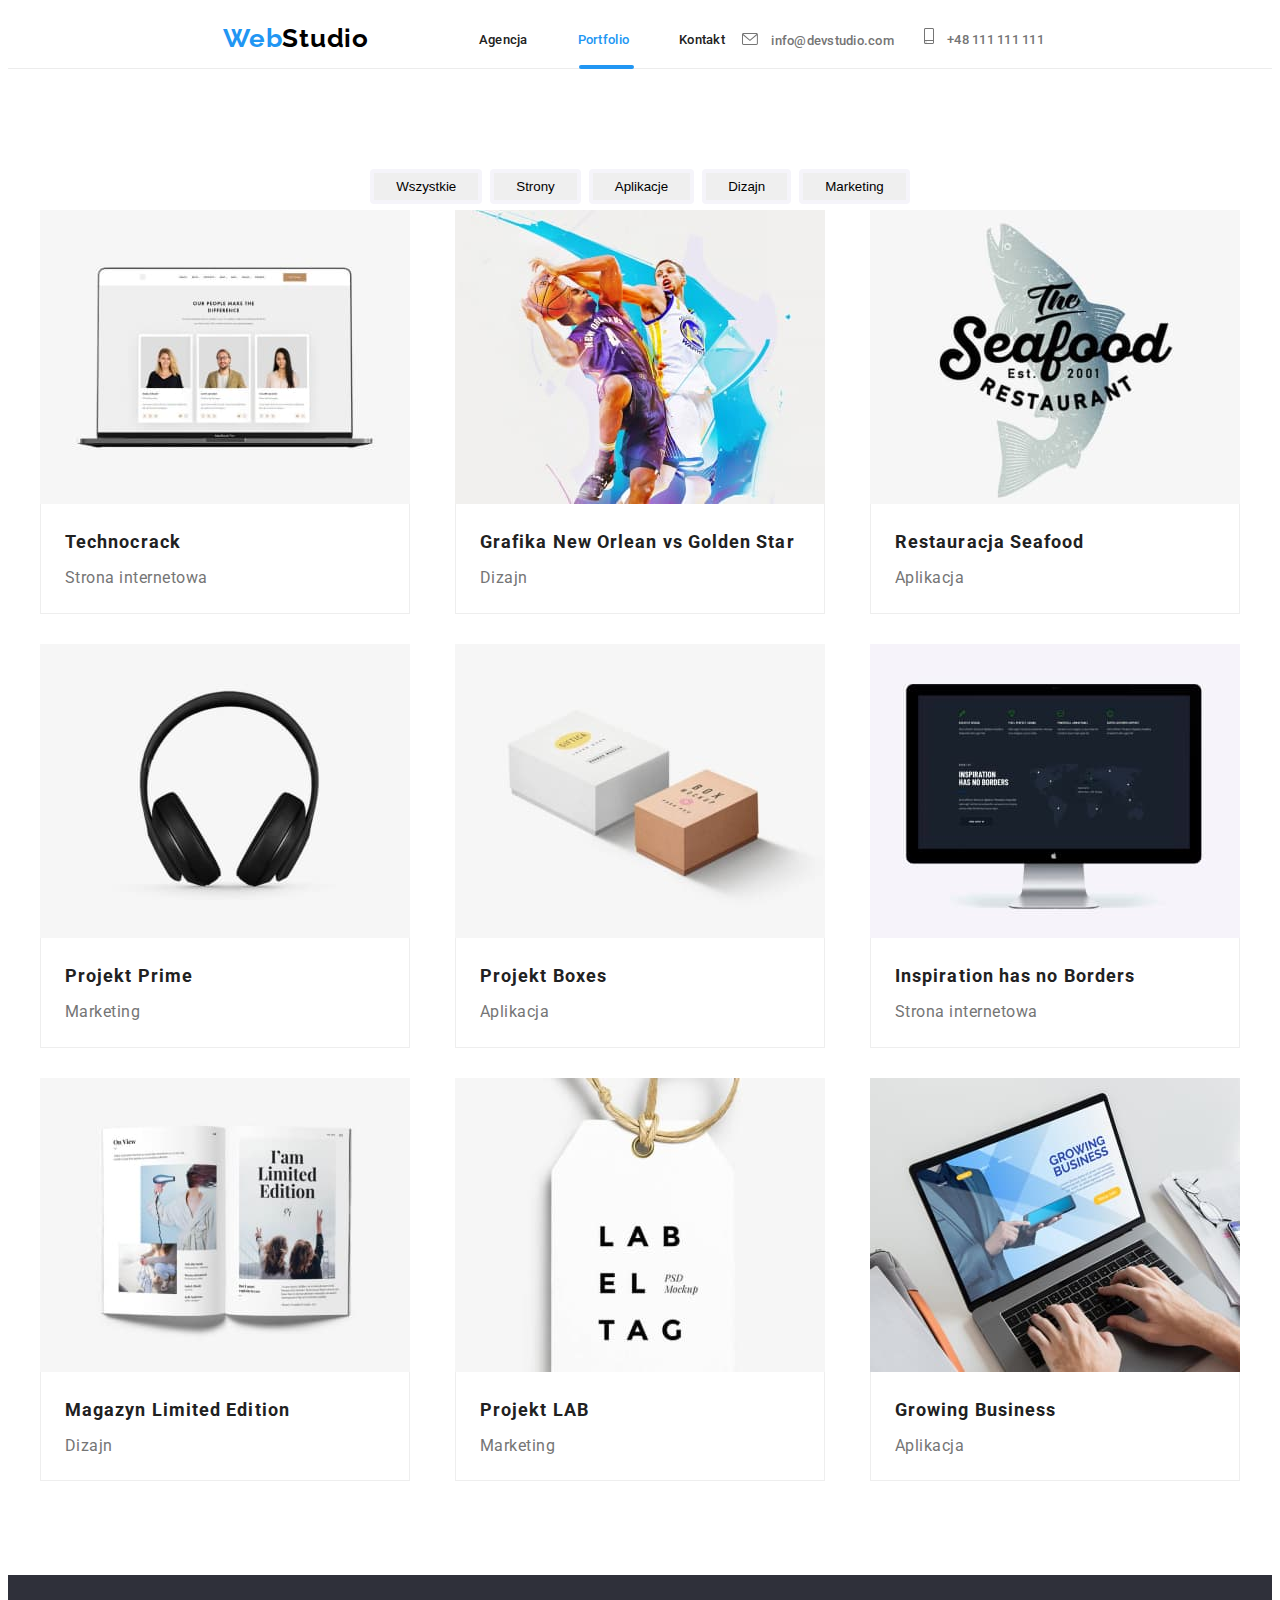
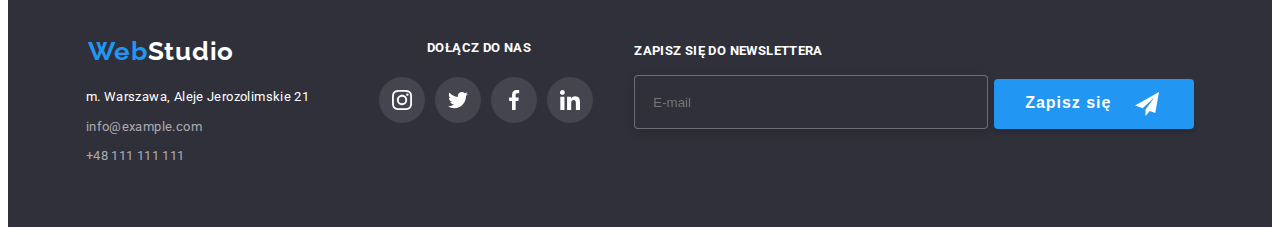
==== portfolio.html @ bd66edd8 "hw-8" ====
<!DOCTYPE html>
<html lang="pl">
  <head>
    <meta charset="UTF-8" />
    <meta name="viewport" content="width=device-width, initial-scale=1.0" />
    <title>WebStudio</title>
    <link rel="preconnect" href="https://fonts.googleapis.com" />
    <link rel="preconnect" href="https://fonts.gstatic.com" crossorigin />
    <link
      href="https://fonts.googleapis.com/css2?family=Raleway:wght@700&family=Roboto:wght@400;500;700;900&display=swap"
      rel="stylesheet"
    />
    <link
      rel="stylesheet"
      href="https://cdnjs.cloudflare.com/ajax/libs/modern-normalize/1.1.0/modern-normalize.min.css"
      integrity="sha512-wpPYUAdjBVSE4KJnH1VR1HeZfpl1ub8YT/NKx4PuQ5NmX2tKuGu6U/JRp5y+Y8XG2tV+wKQpNHVUX03MfMFn9Q=="
      crossorigin="anonymous"
      referrerpolicy="no-referrer"
    />
    <link rel="stylesheet" href="./css/main.min.css" />
  </head>
  <body>
    <div class="header-border">
      <header class="header">
        <a class="logo logo--top" href="/WebStudio"
          ><span class="logo__secondary--color">Web</span>Studio</a
        >
        <div class="wrapper">
          <button
            class="menu-toggle js-open-menu"
            aria-expanded="false"
            aria-controls="mobile-menu"
          >
            <svg
              x="425"
              y="10"
              width="40"
              height="40"
              class="menu-toggle__icon"
            >
              <use
                width="24"
                height="16"
                href="./images/icons.svg#icon-menu"
              ></use>
            </svg>
          </button>
        </div>
        <div class="menu">
          <nav class="header__robotofonts">
            <ul class="header__menu">
              <li>
                <a class="header__home-page" href="index.html">Agencja</a>
              </li>
              <li class="header__active-page">
                <a class="header__current-page" href="portfolio.html"
                  >Portfolio</a
                >
              </li>
              <li>
                <a class="header__contact-page" href="/kontakt">Kontakt</a>
              </li>
            </ul>
          </nav>
          <div class="header__contacts-flex header__robotofonts">
            <a
              class="header__contacts header__mail"
              href="mailto:info@devstudio.com"
            >
              <svg width="16" height="12">
                <use href="./images/icons.svg#icon-envelope"></use>
              </svg>
              info@devstudio.com</a
            >
            <a class="header__contacts header__phone" href="tel:+48111111111"
              ><svg width="10" height="16">
                <use href="./images/icons.svg#icon-smartphone"></use>
              </svg>
              +48 111 111 111</a
            >
          </div>
        </div>
      </header>
    </div>
    <main>
      <div class="container section">
        <div class="button-panel">
          <ul class="button-panel__list">
            <li class="button-panel__shadow">
              <button type="button">Wszystkie</button>
            </li>
            <li class="button-panel__shadow">
              <button type="button">Strony</button>
            </li>
            <li class="button-panel__shadow">
              <button type="button">Aplikacje</button>
            </li>
            <li class="button-panel__shadow">
              <button type="button">Dizajn</button>
            </li>
            <li class="button-panel__shadow">
              <button type="button">Marketing</button>
            </li>
          </ul>
        </div>
        <div>
          <ul class="portfolio">
            <li class="portfolio__shadow">
              <div class="portfolio__img">
                <img
                  src="images/porfolio/portfolio.jpg"
                  alt="Strona z portfolio ekipy na ekranie laptopa"
                  width="370"
                  height="294"
                />
                <p class="portfolio__overlay">
                  Technocrack jest popularną platformą wykorzystywaną do
                  rozpowszechniania koronawirusa. Firmy wykorzystują tę
                  platformę do celów szpiegowskich i ataków na niezabezpieczone
                  serwery konkurencji
                </p>
              </div>
              <div class="portfolio__our-products">
                <p class="portfolio__title">Technocrack</p>
                <p class="portfolio__description">Strona internetowa</p>
              </div>
            </li>
            <li class="portfolio__shadow">
              <div class="portfolio__img">
                <img
                  src="images/porfolio/basketball.jpg"
                  alt="Mężczyźni grający w koszykówkę"
                  width="370"
                  height="294"
                />
                <p class="portfolio__overlay">
                  Lorem ipsum dolor sit amet consectetur adipisicing elit. Saepe
                  quae non eos nesciunt eligendi accusantium dolores ad quasi.
                  Repellendus necessitatibus dolore aut natus autem obcaecati
                  architecto, voluptatibus fugiat at neque.
                </p>
              </div>
              <div class="portfolio__our-products">
                <p class="portfolio__title">
                  Grafika New Orlean vs Golden Star
                </p>
                <p class="portfolio__description">Dizajn</p>
              </div>
            </li>
            <li class="portfolio__shadow">
              <div class="portfolio__img">
                <img
                  src="images/porfolio/logoseafood.jpg"
                  alt="Logo restauracji The Seafood"
                  width="370"
                  height="294"
                />
                <p class="portfolio__overlay">
                  Lorem ipsum dolor sit amet consectetur adipisicing elit. Saepe
                  quae non eos nesciunt eligendi accusantium dolores ad quasi.
                  Repellendus necessitatibus dolore aut natus autem obcaecati
                  architecto, voluptatibus fugiat at neque.
                </p>
              </div>
              <div class="portfolio__our-products">
                <p class="portfolio__title">Restauracja Seafood</p>
                <p class="portfolio__description">Aplikacja</p>
              </div>
            </li>
            <li class="portfolio__shadow">
              <div class="portfolio__img">
                <img
                  src="images/porfolio/headphones.jpg"
                  alt="Słuchawki nauszne"
                  width="370"
                  height="294"
                />
                <p class="portfolio__overlay">
                  Lorem ipsum dolor sit amet consectetur adipisicing elit. Saepe
                  quae non eos nesciunt eligendi accusantium dolores ad quasi.
                  Repellendus necessitatibus dolore aut natus autem obcaecati
                  architecto, voluptatibus fugiat at neque.
                </p>
              </div>
              <div class="portfolio__our-products">
                <p class="portfolio__title">Projekt Prime</p>
                <p class="portfolio__description">Marketing</p>
              </div>
            </li>
            <li class="portfolio__shadow">
              <div class="portfolio__img">
                <img
                  src="images/porfolio/boxes.jpg"
                  alt="Duże białe pudełko i małe brązowe pudełko"
                  width="370"
                  height="294"
                />
                <p class="portfolio__overlay">
                  Lorem ipsum dolor sit amet consectetur adipisicing elit. Saepe
                  quae non eos nesciunt eligendi accusantium dolores ad quasi.
                  Repellendus necessitatibus dolore aut natus autem obcaecati
                  architecto, voluptatibus fugiat at neque.
                </p>
              </div>
              <div class="portfolio__our-products">
                <p class="portfolio__title">Projekt Boxes</p>
                <p class="portfolio__description">Aplikacja</p>
              </div>
            </li>
            <li class="portfolio__shadow">
              <div class="portfolio__img">
                <img
                  src="images/porfolio/screen.jpg"
                  alt="Ekran komputera z otawrtą stroną"
                  width="370"
                  height="294"
                />
                <p class="portfolio__overlay">
                  Lorem ipsum dolor sit amet consectetur adipisicing elit. Saepe
                  quae non eos nesciunt eligendi accusantium dolores ad quasi.
                  Repellendus necessitatibus dolore aut natus autem obcaecati
                  architecto, voluptatibus fugiat at neque.
                </p>
              </div>
              <div class="portfolio__our-products">
                <p class="portfolio__title">Inspiration has no Borders</p>
                <p class="portfolio__description">Strona internetowa</p>
              </div>
            </li>
            <li class="portfolio__shadow">
              <div class="portfolio__img">
                <img
                  src="images/porfolio/magazine.jpg"
                  alt="Strony magazynu"
                  width="370"
                  height="294"
                />
                <p class="portfolio__overlay">
                  Lorem ipsum dolor sit amet consectetur adipisicing elit. Saepe
                  quae non eos nesciunt eligendi accusantium dolores ad quasi.
                  Repellendus necessitatibus dolore aut natus autem obcaecati
                  architecto, voluptatibus fugiat at neque.
                </p>
              </div>
              <div class="portfolio__our-products">
                <p class="portfolio__title">Magazyn Limited Edition</p>
                <p class="portfolio__description">Dizajn</p>
              </div>
            </li>
            <li class="portfolio__shadow">
              <div class="portfolio__img">
                <img
                  src="images/porfolio/tag.jpg"
                  alt="Znacznik z napisem LABELTAG"
                  width="370"
                  height="294"
                />
                <p class="portfolio__overlay">
                  Lorem ipsum dolor sit amet consectetur adipisicing elit. Saepe
                  quae non eos nesciunt eligendi accusantium dolores ad quasi.
                  Repellendus necessitatibus dolore aut natus autem obcaecati
                  architecto, voluptatibus fugiat at neque.
                </p>
              </div>
              <div class="portfolio__our-products">
                <p class="portfolio__title">Projekt LAB</p>
                <p class="portfolio__description">Marketing</p>
              </div>
            </li>
            <li class="portfolio__shadow">
              <div class="portfolio__img">
                <img
                  src="images/porfolio/laptop2.jpg"
                  alt="Klient odwiedzający strone internetową firmy"
                  width="370"
                  height="294"
                />
                <p class="portfolio__overlay">
                  Lorem ipsum dolor sit amet consectetur adipisicing elit. Saepe
                  quae non eos nesciunt eligendi accusantium dolores ad quasi.
                  Repellendus necessitatibus dolore aut natus autem obcaecati
                  architecto, voluptatibus fugiat at neque.
                </p>
              </div>
              <div class="portfolio__our-products">
                <p class="portfolio__title">Growing Business</p>
                <p class="portfolio__description">Aplikacja</p>
              </div>
            </li>
          </ul>
        </div>
      </div>
    </main>
    <footer class="footer container">
      <ul class="footer__list">
        <li class="footer__item-1">
          <a class="logo logo--bottom" href="/WebStudio"
            ><span class="logo__secondary-color">Web</span>Studio</a
          >
          <address class="footer__contact">
            m. Warszawa, Aleje Jerozolimskie 21
            <a class="footer__mail" href="mailto:info@example.com"
              >info@example.com</a
            >
            <a class="footer__phone" href="tel:+48111111111">+48 111 111 111</a>
          </address>
        </li>
        <li class="footer__item-2">
          <h3 class="footer__tertiary-header">Dołącz do nas</h3>
          <ul class="footer__social">
            <li class="footer__icon-border">
              <a href="#">
                <svg width="44" height="44" class="footer__icon">
                  <use
                    href="./images/icons.svg#icon-instagram"
                    x="12"
                    y="12"
                    height="20"
                    width="20"
                  ></use></svg
              ></a>
            </li>
            <li class="footer__icon-border">
              <a href="#">
                <svg width="44" height="44" class="footer__icon">
                  <use
                    href="./images/icons.svg#icon-twitter"
                    x="12"
                    y="12"
                    height="20"
                    width="20"
                  ></use></svg
              ></a>
            </li>
            <li class="footer__icon-border">
              <a href="#">
                <svg width="44" height="44" class="footer__icon">
                  <use
                    href="./images/icons.svg#icon-facebook"
                    x="12"
                    y="12"
                    height="20"
                    width="20"
                  ></use></svg
              ></a>
            </li>
            <li class="footer__icon-border">
              <a>
                <svg width="44" height="44" class="footer__icon">
                  <use
                    href="./images/icons.svg#icon-linkedin"
                    x="12"
                    y="12"
                    height="20"
                    width="20"
                  ></use></svg
              ></a>
            </li>
          </ul>
        </li>
        <li class="footer__item-3">
          <form>
            <ul class="footer__subscription-list">
              <li class="footer__subscription-item-text">
                <label
                  ><span class="footer__newsletter"
                    >Zapisz się do newslettera</span
                  >
                  <input
                    type="email"
                    class="footer__subscription-input"
                    name="subscription"
                    placeholder="E-mail"
                    required
                /></label>
              </li>
              <li>
                <button type="submit">
                  <span class="footer__button-text">Zapisz się</span
                  ><svg width="24" height="24">
                    <use href="./images/icons.svg#icon-send"></use>
                  </svg>
                </button>
              </li>
            </ul>
          </form>
        </li>
      </ul>
    </footer>
  </body>
</html>
---- css/main.min.css ----
body{font-family:"Roboto",sans-serif;color:#212121}img{display:block;max-width:100%;height:auto}ul,ol{padding-left:0;margin:0}h1,h2,h3,h4,h5,h6,p{margin:0}.secondary-title,.our-team{font-weight:700;font-size:1.75rem;line-height:1.17;letter-spacing:.03em;text-align:center;margin-bottom:50px}.container,.our-team,.our-strength{width:100%;margin:0 auto;padding:0 15px;overflow:hidden}@media(max-width: 768px)and (min-width: 768px){.container,.our-team,.our-strength{width:100%;margin:0 auto;padding:0 15px}}@media screen and (min-width: 1200px){.container,.our-team,.our-strength{width:1200px;margin:0 auto;padding:0 15px}}.section,.our-team{padding:94px 0}.button-panel{font-weight:500;font-size:1rem;line-height:1.6;padding:6px 22px 6px 22px}.button-panel button{border:4px #f5f4fa solid}.button-panel button:hover,.button-panel button:focus{border:4px solid #2196f3;background-color:#2196f3;color:#fff;cursor:pointer}.button-panel__list{display:-webkit-box;display:-ms-flexbox;display:flex;-webkit-box-pack:center;-ms-flex-pack:center;justify-content:center;gap:8px;list-style:none;padding:0}.button-panel__list button{border-radius:4px;padding:6px 22px}.button-panel__shadow:hover,.button-panel__shadow:focus{-webkit-box-shadow:0px 3px 1px rgba(0,0,0,.1),0px 1px 2px rgba(0,0,0,.08),0px 2px 2px rgba(0,0,0,.12);box-shadow:0px 3px 1px rgba(0,0,0,.1),0px 1px 2px rgba(0,0,0,.08),0px 2px 2px rgba(0,0,0,.12);border-radius:4px}.footer-sidecolor{background:#2f303a;width:100%}.logo{font-family:"Raleway";font-style:normal;font-weight:700;font-size:.8rem;line-height:1.16;letter-spacing:.03em;color:#000;text-decoration:none}.logo__secondary-color{color:#2196f3}.logo--bottom{color:#fff}@media screen and (min-width: 1200px){.logo--bottom{margin-left:0}}.footer{padding-top:60px;padding-bottom:60px;background:#2f303a;color:#fff}.footer__list{display:-webkit-box;display:-ms-flexbox;display:flex;-webkit-box-orient:vertical;-webkit-box-direction:normal;-ms-flex-direction:column;flex-direction:column;list-style:none;padding-left:0;max-width:100%;padding:0}.footer__item-1{display:-webkit-box;display:-ms-flexbox;display:flex;-webkit-box-orient:vertical;-webkit-box-direction:normal;-ms-flex-direction:column;flex-direction:column;-webkit-box-align:center;-ms-flex-align:center;align-items:center}.footer__item-2{text-align:center}.footer__contact{display:-webkit-box;display:-ms-flexbox;display:flex;-webkit-box-orient:vertical;-webkit-box-direction:normal;-ms-flex-direction:column;flex-direction:column;-webkit-box-align:center;-ms-flex-align:center;align-items:center;gap:8px;margin-top:20px;font-size:.8rem;line-height:1.7;letter-spacing:.03em;font-style:normal;text-align:center;width:251px}.footer__mail,.footer__phone{color:rgba(255,255,255,.6);text-decoration-line:none}.footer__tertiary-header{font-weight:700;font-size:.8rem;line-height:1.14;letter-spacing:.03em;text-transform:uppercase;color:#fff;margin-bottom:20px;margin-top:60px;display:-webkit-box;display:-ms-flexbox;display:flex;-webkit-box-pack:center;-ms-flex-pack:center;justify-content:center}.footer__social{display:-webkit-box;display:-ms-flexbox;display:flex;-webkit-box-pack:center;-ms-flex-pack:center;justify-content:center;list-style:none;gap:10px;margin-bottom:60px}.footer__icon-border{border:1px solid rgba(0,0,0,0);border-radius:50%;width:44px;height:44px}.footer__icon-border:hover,.footer__icon-border:focus{border:#2196f3 1px solid;border-radius:50%;cursor:pointer;background-color:#2196f3;width:44px;height:44px}.footer__icon-border{border-radius:50%;cursor:pointer;background-color:rgba(255,255,255,.1);width:44px;height:44px}.footer__icon use{fill:#fff}.footer__icon:hover use,.footer__icon:focus use{fill:#fff}.footer__subscription-item-text{width:358px}.footer__subscription-list{width:100%;display:-webkit-box;display:-ms-flexbox;display:flex;-ms-flex-wrap:wrap;flex-wrap:wrap;-webkit-box-pack:center;-ms-flex-pack:center;justify-content:center;gap:12px;list-style:none}.footer__newsletter{font-weight:700;font-size:.8rem;line-height:1.14;letter-spacing:.03em;text-transform:uppercase;color:#fff;display:-webkit-box;display:-ms-flexbox;display:flex;-webkit-box-pack:center;-ms-flex-pack:center;justify-content:center;margin-bottom:20px}.footer__subscription-input{width:100%;height:50px;display:-webkit-box;display:-ms-flexbox;display:flex;-webkit-box-align:center;-ms-flex-align:center;align-items:center;border:1px solid rgba(255,255,255,.3);-webkit-filter:drop-shadow(0px 4px 4px rgba(0, 0, 0, 0.15));filter:drop-shadow(0px 4px 4px rgba(0, 0, 0, 0.15));border-radius:4px;background:#2f303a;color:#fff;text-indent:16px}.footer__subscription-input::-webkit-input-placeholder{text-indent:16px}.footer__subscription-input::-moz-placeholder{text-indent:16px}.footer__subscription-input:-ms-input-placeholder{text-indent:16px}.footer__subscription-input::-ms-input-placeholder{text-indent:16px}.footer__subscription-input::placeholder{text-indent:16px}.footer__subscription-list button{cursor:pointer;margin-top:38px;width:200px;height:50px;background:#2196f3;-webkit-box-shadow:0px 4px 4px rgba(0,0,0,.15);box-shadow:0px 4px 4px rgba(0,0,0,.15);border-radius:4px;border:none;padding-left:2px;display:-webkit-box;display:-ms-flexbox;display:flex;-webkit-box-pack:center;-ms-flex-pack:center;justify-content:center;-webkit-box-align:center;-ms-flex-align:center;align-items:center;gap:24px;margin-top:15px}.footer__subscription-list button:hover,.footer__subscription-list button:focus{-webkit-transition:250ms cubic-bezier(0.4, 0, 0.2, 1);transition:250ms cubic-bezier(0.4, 0, 0.2, 1);-webkit-box-shadow:inset -1px 3px 50px 18px rgba(0,0,0,.15);box-shadow:inset -1px 3px 50px 18px rgba(0,0,0,.15);cursor:pointer}.footer__button-text{font-weight:700;font-size:1rem;line-height:1.8;letter-spacing:.06em;color:#fff}@media screen and (min-width: 768px){.footer{height:463px}}@media screen and (min-width: 768px)and (max-width: 1199px){.footer__list{-webkit-box-orient:horizontal;-webkit-box-direction:normal;-ms-flex-direction:row;flex-direction:row;-ms-flex-wrap:wrap;flex-wrap:wrap}}@media screen and (min-width: 768px){.footer__tertiary-header{margin-left:110px;width:146px;margin-top:5px}}@media screen and (min-width: 768px){.footer__item-1{margin:0;margin-left:76px}}@media screen and (min-width: 768px){.footer__social{margin:0;margin-left:80px;margin-top:20px}}@media screen and (min-width: 768px){.footer__subscription-input{margin:0;margin-top:20px}}@media screen and (min-width: 768px){.footer__subscription-list{display:-webkit-box;display:-ms-flexbox;display:flex;width:450px;margin-left:160px;margin-top:60px;-ms-flex-wrap:wrap;flex-wrap:wrap}}@media screen and (min-width: 768px){.footer__newsletter{margin:0;display:-webkit-box;display:-ms-flexbox;display:flex;-webkit-box-pack:center;-ms-flex-pack:center;justify-content:center}}@media screen and (min-width: 768px){.footer__subscription-list button{margin-top:20px}}@media screen and (min-width: 1200px){.footer{height:252px;width:100%;display:-webkit-box;display:-ms-flexbox;display:flex;-webkit-box-pack:center;-ms-flex-pack:center;justify-content:center;-webkit-box-align:center;-ms-flex-align:center;align-items:center;gap:78px;padding:0}}@media screen and (min-width: 1200px){.footer__list{width:1200px;-webkit-box-orient:horizontal;-webkit-box-direction:normal;-ms-flex-direction:row;flex-direction:row;-webkit-box-pack:space-evenly;-ms-flex-pack:space-evenly;justify-content:space-evenly}}@media screen and (min-width: 1200px){.footer__item-1{margin:0}}@media screen and (min-width: 1200px){.footer__item-3{height:111px}}@media screen and (min-width: 1200px){.footer__social{margin-left:auto;margin-top:20px;width:206px}}@media screen and (min-width: 1200px){.footer__subscription-list{margin-left:auto;margin-top:8px;width:560px;display:-webkit-box;display:-ms-flexbox;display:flex;-ms-flex-wrap:nowrap;flex-wrap:nowrap}}@media screen and (min-width: 1200px){.footer__subscription-list button{margin-top:35px}}@media screen and (min-width: 1200px){.footer__subscription-input{margin-top:17px}}@media screen and (min-width: 1200px){.footer__contact{-webkit-box-align:start;-ms-flex-align:start;align-items:flex-start}}@media screen and (min-width: 1200px){.footer__newsletter{display:-webkit-box;display:-ms-flexbox;display:flex;-webkit-box-pack:start;-ms-flex-pack:start;justify-content:flex-start}}@media screen and (min-width: 1200px){.footer__tertiary-header{width:113px;height:16px;margin-left:40px}}.menu{display:none}.header-border{border-bottom:1px solid #ececec}.logo{font-family:"Raleway";font-style:normal;font-weight:700;font-size:.8rem;line-height:1.16;letter-spacing:.03em;color:#000;text-decoration:none}.logo__secondary-color{color:#2196f3}@media screen and (min-width: 1200px){.logo{margin-right:100px}}.header{display:-webkit-box;display:-ms-flexbox;display:flex;-webkit-box-align:center;-ms-flex-align:center;align-items:center;-ms-flex-pack:distribute;justify-content:space-around;margin:0 auto;height:60px;padding-left:15px}.header__robotofonts .header__home-page,.header__robotofonts .header__current-page,.header__robotofonts .header__contact-page,.header__robotofonts .header__contacts{font-weight:500;font-size:.8rem;line-height:1.14;letter-spacing:.02em}.header__menu{position:relative;list-style:none}.header__menu .header__home-page,.header__menu .header__current-page,.header__menu .header__contact-page{text-decoration:none;color:#212121}.header__menu .header__home-page:hover,.header__menu .header__current-page:hover,.header__menu .header__contact-page:hover,.header__menu .header__home-page:focus,.header__menu .header_current-page:focus,.header__menu .header__contact-page:focus{color:#2196f3}.header__menu .header__home-page:hover::after,.header__menu .header__home-page:focus::after{content:"";position:absolute;width:53px;height:4px;left:10px;top:36px;background-color:#2196f3;border-radius:2px}.header__menu .header__current-page:hover::after,.header__menu .header__current-page:focus::after{content:"";position:absolute;width:55px;height:4px;left:110px;top:36px;background-color:#2196f3;border-radius:2px}.header__menu .header__contact-page:hover::after,.header__menu .header__contact-page:focus::after{content:"";position:absolute;width:55px;height:4px;left:210px;top:36px;background-color:#2196f3;border-radius:2px}.header__active-page .header__current-page,.header__active-page .header__home-page{color:#2196f3}.header__active-page .header__home-page::after{content:"";position:absolute;width:53px;height:4px;left:10px;top:36px;background-color:#2196f3;border-radius:2px}.header__active-page .header__current-page::after{content:"";position:absolute;width:55px;height:4px;left:110px;top:36px;background-color:#2196f3;border-radius:2px}.header li{display:inline-block}.header__home-page{margin-left:10px}.header__current-page{margin-left:46px}.header__contact-page{margin-left:46px}.header__contacts-flex{display:-webkit-box;display:-ms-flexbox;display:flex;-webkit-box-orient:vertical;-webkit-box-direction:normal;-ms-flex-direction:column;flex-direction:column;-webkit-box-pack:end;-ms-flex-pack:end;justify-content:flex-end}.header__contacts{text-decoration:none;color:#757575}.header__mail:hover,.header__phone:hover{fill:#2196f3;stroke:#2196f3;color:#2196f3}.header__mail svg,.header__phone svg{margin-right:10px;fill:#757575}@media screen and (min-width: 768px){.menu{display:contents}}@media screen and (min-width: 1200px){.header{-webkit-box-pack:start;-ms-flex-pack:start;justify-content:flex-start;margin-left:100px}}@media screen and (min-width: 1200px){.header__contacts-flex{-webkit-box-orient:horizontal;-webkit-box-direction:normal;-ms-flex-direction:row;flex-direction:row;margin-left:auto;margin-right:228px;gap:30px}}@media screen and (min-width: 1200px){.header__mail{margin-top:5px}}@media screen and (min-width: 1200px){.header__menu .header__home-page:hover::after,.header__menu .header__home-page:focus::after{left:10px;top:36px}}@media screen and (min-width: 1200px){.header__menu .header__current-page:hover::after,.header__menu .header__current-page:focus::after{left:10px;top:36px}}@media screen and (min-width: 1200px){.header__menu .header__contact-page:hover::after,.header__menu .header__contact-page:focus::after{left:310px;top:36px}}@media screen and (min-width: 1200px){.header__active-page .header__home-page::after{left:10px;top:36px}}@media screen and (min-width: 1200px){.header__active-page .header__current-page::after{left:110px;top:36px}}.logo{font-family:"Raleway";font-style:normal;font-weight:700;font-size:1.6rem;line-height:1.19;letter-spacing:.03em;color:#000;text-decoration:none}.logo__secondary--color{color:#2196f3}.logo--bottom{color:#fff;background:#2f303a}@media screen and (min-width: 1200px){.logo--top{margin-left:100px}}.backdrop{display:-webkit-box;display:-ms-flexbox;display:flex;-webkit-box-pack:center;-ms-flex-pack:center;justify-content:center;-webkit-box-align:center;-ms-flex-align:center;align-items:center;background-color:rgba(0,0,0,.2);position:fixed;left:0;top:0;width:100%;height:100%;-webkit-transition-duration:1s;transition-duration:1s;-webkit-transform:translateY(0);transform:translateY(0);z-index:1}.is-hidden{pointer-events:none;visibility:hidden;opacity:0;-webkit-transform:translateY(-100%);transform:translateY(-100%)}.modal{position:fixed;width:450px;height:609px;background-color:#fff;-webkit-box-shadow:0px 1px 3px rgba(0,0,0,.12),0px 1px 1px rgba(0,0,0,.14),0px 2px 1px rgba(0,0,0,.2);box-shadow:0px 1px 3px rgba(0,0,0,.12),0px 1px 1px rgba(0,0,0,.14),0px 2px 1px rgba(0,0,0,.2);border-radius:4px;-webkit-transition-duration:1s;transition-duration:1s;z-index:3;padding:40px}.modal .modal__close-button{font-weight:600;margin:0;padding:0;position:absolute;right:8px;top:10px;width:30px;height:30px;border-radius:50%;border:1px solid rgba(0,0,0,.1);background-color:#fff}.modal__close-button:hover{background-color:#2196f3;color:#fff;-webkit-box-shadow:0px 1px 3px rgba(0,0,0,.12),0px 1px 1px rgba(0,0,0,.14),0px 2px 1px rgba(0,0,0,.2);box-shadow:0px 1px 3px rgba(0,0,0,.12),0px 1px 1px rgba(0,0,0,.14),0px 2px 1px rgba(0,0,0,.2)}.modal__header{font-weight:700;font-size:1,25rem;line-height:1,15;text-align:center;color:#212121}.modal__contact-info{list-style:none;height:342px}.modal__list{position:relative;margin-bottom:10px}.modal__list span{margin:0}.modal__list span{font-size:.75rem;line-height:1.16;letter-spacing:.01em;color:#757575}.modal__list svg{position:absolute;left:15px;top:36px}.modal__list .icon-phone{left:15px;top:40px}.modal__list input{border:1px solid rgba(33,33,33,.2);border-radius:4px;width:100%;height:40px;outline:none;text-indent:40px;margin-right:40px}.modal__list .modal__input{margin-top:4px}.modal__list:hover,.modal__list:focus-within,.modal__list input:hover,.modal__list input:focus,.modal__list label svg:hover,.modal__list label svg:focus,.modal__list .modal__textarea:hover,.modal__list .modal__textarea:focus{border-color:#2196f3;fill:#2196f3;-webkit-transition:250ms cubic-bezier(0.4, 0, 0.2, 1);transition:250ms cubic-bezier(0.4, 0, 0.2, 1)}.modal__textarea{width:100%;height:120px;border:1px solid rgba(33,33,33,.2);border-radius:4px;resize:none;outline:none;padding:12px 16px;margin-top:4px}.modal__textarea::-webkit-input-placeholder{position:absolute;top:12px;left:16px;font-size:.75rem;line-height:1.16;letter-spacing:.01em;color:rgba(117,117,117,.5)}.modal__textarea::-moz-placeholder{position:absolute;top:12px;left:16px;font-size:.75rem;line-height:1.16;letter-spacing:.01em;color:rgba(117,117,117,.5)}.modal__textarea:-ms-input-placeholder{position:absolute;top:12px;left:16px;font-size:.75rem;line-height:1.16;letter-spacing:.01em;color:rgba(117,117,117,.5)}.modal__textarea::-ms-input-placeholder{position:absolute;top:12px;left:16px;font-size:.75rem;line-height:1.16;letter-spacing:.01em;color:rgba(117,117,117,.5)}.modal__textarea::placeholder{position:absolute;top:12px;left:16px;font-size:.75rem;line-height:1.16;letter-spacing:.01em;color:rgba(117,117,117,.5)}.modal__check{position:relative;font-size:.8rem;line-height:1.71;letter-spacing:.03em;color:#757575;margin-top:4px}.modal__checkbox{margin-right:8px}.modal__check input{height:15px;width:16px;background:#212121}.modal__check .modal__check-icon{fill:rgba(0,0,0,0);position:absolute;right:354px}.modal__checkbox:checked+.modal__check-icon{fill:#fff;background-color:#2196f3;border-radius:2px}.modal__check-link{font-size:.8rem;line-height:1.71;letter-spacing:.03em;color:#2196f3}.modal__submit{cursor:pointer;color:#fff;font-weight:700;font-size:1rem;line-height:1.8;text-align:center;letter-spacing:.06em;width:200px;height:50px;outline:none;background:#2196f3;-webkit-box-shadow:0px 4px 4px rgba(0,0,0,.15);box-shadow:0px 4px 4px rgba(0,0,0,.15);border-radius:4px;border:0 solid #2196f3;margin-top:90px;margin-left:89px}.modal__submit:hover,.modal__submit:focus{-webkit-transition:250ms cubic-bezier(0.4, 0, 0.2, 1);transition:250ms cubic-bezier(0.4, 0, 0.2, 1);-webkit-box-shadow:inset -1px 3px 50px 18px rgba(0,0,0,.15);box-shadow:inset -1px 3px 50px 18px rgba(0,0,0,.15);cursor:pointer}@media screen and (max-width: 470px){.modal__submit{margin-left:10px}}@media screen and (max-width: 1199px){.modal{width:95%;max-width:450px;height:95%;max-height:609px;padding:40px}}@media screen and (min-width: 1200px){.modal{height:600px}}.our-clients{list-style:none;display:-webkit-box;display:-ms-flexbox;display:flex;-ms-flex-wrap:wrap;flex-wrap:wrap;gap:25px;-webkit-box-pack:center;-ms-flex-pack:center;justify-content:center}.our-clients__logo-border{border:1px solid #afb1b8;border-radius:4px;margin-bottom:30px}.our-clients__logo-border:hover,.our-clients__logo-border:focus{border:1px solid #2196f3;border-radius:4px;cursor:pointer}.our-clients__logo-icon{width:210px;height:92px;padding:16px 52px}.our-clients__logo-icon use{fill:#afb1b8}.our-clients__logo-icon:hover use,.our-clients__logo-icon:focus use{fill:#2196f3}@media screen and (min-width: 1200px){.our-clients{-webkit-box-pack:center;-ms-flex-pack:center;justify-content:center;gap:30px}}@media screen and (min-width: 1200px){.our-clients__logo-icon{width:170px;-webkit-box-align:center;-ms-flex-align:center;align-items:center;height:92px;padding:5px 32px}}@media screen and (min-width: 1200px){.our-clients__logo-icon use{width:106px;height:60px}}.our-strength{background-color:#fff}.our-strength__list{list-style:none;padding:0px}.our-strength__rect{background-color:#f5f4fa;width:100%;border-radius:4px;height:120px;display:-webkit-box;display:-ms-flexbox;display:flex;-webkit-box-pack:center;-ms-flex-pack:center;justify-content:center;-webkit-box-align:center;-ms-flex-align:center;align-items:center;margin-top:30px}.our-strength__text-title{text-align:center;font-weight:700;font-size:.8rem;line-height:1.14;letter-spacing:.03em;margin-top:30px;margin-bottom:10px}.our-strength__text-description{color:#757575;font-size:.8rem;line-height:1.7;letter-spacing:.03em}@media screen and (min-width: 768px)and (max-width: 1199px){.our-strength__list{display:-webkit-box;display:-ms-flexbox;display:flex;-ms-flex-wrap:wrap;flex-wrap:wrap;-ms-flex-pack:distribute;justify-content:space-around;gap:30px}}@media screen and (min-width: 768px){.our-strength__text-title{text-align:start}}@media screen and (min-width: 768px){.our-strength__item{width:310px}}@media screen and (min-width: 1200px){.our-strength{margin-right:auto;margin-left:auto;padding-bottom:0}}@media screen and (min-width: 1200px){.our-strength__list{display:-webkit-box;display:-ms-flexbox;display:flex;-webkit-box-orient:horizontal;-webkit-box-direction:normal;-ms-flex-direction:row;flex-direction:row;-webkit-box-pack:center;-ms-flex-pack:center;justify-content:center;gap:30px}}@media screen and (min-width: 1200px){.our-strength__item{width:270px}}.our-team{background-color:#f5f4fa;padding:0}.our-team img{width:100%}.our-team__list{list-style:none;padding:0px;display:-webkit-box;display:-ms-flexbox;display:flex;-webkit-box-orient:vertical;-webkit-box-direction:normal;-ms-flex-direction:column;flex-direction:column;-webkit-box-align:center;-ms-flex-align:center;align-items:center;gap:30px}.our-team__item{width:95%;-webkit-box-shadow:0px 1px 3px rgba(0,0,0,.12),0px 1px 1px rgba(0,0,0,.14),0px 2px 1px rgba(0,0,0,.2);box-shadow:0px 1px 3px rgba(0,0,0,.12),0px 1px 1px rgba(0,0,0,.14),0px 2px 1px rgba(0,0,0,.2);border-radius:0px 0px 4px 4px;background-color:#fff}.our-team__name{font-weight:500;font-size:1rem;line-height:1.18;letter-spacing:.03em;text-align:center;margin-top:30px;margin-bottom:10px}.our-team__position{color:#757575;font-style:normal;font-weight:400;font-size:1rem;line-height:1.18;letter-spacing:.03em;text-align:center;margin-bottom:16px}.our-team__social-media{list-style:none;padding:0;display:-webkit-box;display:-ms-flexbox;display:flex;-webkit-box-pack:center;-ms-flex-pack:center;justify-content:center;gap:10px;margin-bottom:24px}.our-team__icon-border{border:1px solid rgba(0,0,0,0);border-radius:50%;width:44px;height:44px;-webkit-box-shadow:none;box-shadow:none}.our-team__icon-border:hover,.our-team-team__icon-border:focus{border:#fff 1px solid;border-radius:50%;background-color:#2196f3;cursor:pointer}.our-team__icon-border:hover use,.our-team__icon-border:focus use{fill:#fff}.our-team__icon use{fill:#afb1b8}.our-team__icon:hover use,.our-team__icon:focus use{fill:#fff}@media screen and (min-width: 768px){.our-team__list{-webkit-box-orient:horizontal;-webkit-box-direction:normal;-ms-flex-direction:row;flex-direction:row;-ms-flex-wrap:wrap;flex-wrap:wrap;-webkit-box-pack:space-evenly;-ms-flex-pack:space-evenly;justify-content:space-evenly}}@media screen and (min-width: 768px){.our-team__item{width:47%}}@media screen and (min-width: 1200px){.our-team{width:100%}}@media screen and (min-width: 1200px){.our-team__list{-webkit-box-pack:center;-ms-flex-pack:center;justify-content:center}}@media screen and (min-width: 1200px){.our-team__item{width:270px}}.portfolio{display:-webkit-box;display:-ms-flexbox;display:flex;-ms-flex-wrap:wrap;flex-wrap:wrap;-webkit-box-pack:justify;-ms-flex-pack:justify;justify-content:space-between;gap:30px;list-style:none;padding:0}.portfolio p{margin:0}.portfolio img{padding-bottom:0}.portfolio li{background:#fff}.portfolio__shadow:hover,.portfolio__shadow:focus{-webkit-box-shadow:0px 1px 1px rgba(0,0,0,.12),0px 4px 4px rgba(0,0,0,.06),1px 4px 6px rgba(0,0,0,.16);box-shadow:0px 1px 1px rgba(0,0,0,.12),0px 4px 4px rgba(0,0,0,.06),1px 4px 6px rgba(0,0,0,.16)}.portfolio__shadow:hover .portfolio__overlay{-webkit-transform:translateY(0);transform:translateY(0)}.portfolio__img{position:relative;overflow:hidden}.portfolio__overlay{font-weight:400;font-size:1.12rem;line-height:1.5;letter-spacing:.03em;color:#fff;top:0;left:0;width:100%;height:100%;padding:49px 45px 49px 24px;background-color:rgba(33,150,243,.9);position:absolute;-webkit-transform:translateY(105%);transform:translateY(105%);-webkit-transition:-webkit-transform 250ms cubic-bezier(0.4, 0, 0.2, 1);transition:-webkit-transform 250ms cubic-bezier(0.4, 0, 0.2, 1);transition:transform 250ms cubic-bezier(0.4, 0, 0.2, 1);transition:transform 250ms cubic-bezier(0.4, 0, 0.2, 1), -webkit-transform 250ms cubic-bezier(0.4, 0, 0.2, 1);cursor:pointer}.portfolio__our-products{border-left:1px solid #eee;border-right:1px solid #eee;border-bottom:1px solid #eee}.portfolio__title{font-weight:700;font-size:1.125rem;line-height:2;letter-spacing:.06em;padding-top:20px;padding-left:24px;padding-bottom:4px;padding-right:24px;cursor:pointer}.portfolio__description{font-weight:400;font-size:1rem;line-height:1.8;letter-spacing:.03em;color:#757575;padding-left:24px;padding-bottom:20px;padding-right:24px;cursor:pointer}.service{background-color:#2f303a;color:#fff;display:-webkit-box;display:-ms-flexbox;display:flex;-webkit-box-pack:center;-ms-flex-pack:center;justify-content:center;-webkit-box-orient:vertical;-webkit-box-direction:normal;-ms-flex-direction:column;flex-direction:column;background-image:-webkit-gradient(linear, right top, left top, from(rgba(47, 48, 58, 0.4)), to(rgba(47, 48, 58, 0.4))),url(../images/backgr-mobile@1x.jpg);background-image:linear-gradient(270deg, rgba(47, 48, 58, 0.4) 0%, rgba(47, 48, 58, 0.4) 100%),url(../images/backgr-mobile@1x.jpg);max-height:400px;max-width:1600px;padding:0;background-repeat:no-repeat;background-size:cover}.service__phrase{font-weight:900;font-size:1.62rem;line-height:1.6;letter-spacing:.06em;text-transform:uppercase;text-align:center;letter-spacing:.06em;display:-webkit-box;display:-ms-flexbox;display:flex;-webkit-box-orient:vertical;-webkit-box-direction:normal;-ms-flex-direction:column;flex-direction:column;gap:30px;-webkit-box-align:center;-ms-flex-align:center;align-items:center;max-width:400px;margin:118px auto 30px}.service__button{padding:15px 41px 15px 42px;-ms-flex-item-align:center;align-self:center;border-radius:4px;width:200px;height:50px;background:#2196f3;border:0 solid #2196f3;-webkit-box-shadow:0px 4px 4px rgba(0,0,0,.15);box-shadow:0px 4px 4px rgba(0,0,0,.15);color:#fff;margin-bottom:150px}.service__button:hover,.service__button:focus{background-color:#fff;color:#212121;cursor:pointer}@media(min-device-pixel-ratio: 2),(-webkit-min-device-pixel-ratio: 2),(min-resolution: 192dpi),(min-resolution: 2dppx){.service{background-image:-webkit-gradient(linear, right top, left top, from(rgba(47, 48, 58, 0.4)), to(rgba(47, 48, 58, 0.4))),url(../images/backgr-mobile@2x.jpg);background-image:linear-gradient(270deg, rgba(47, 48, 58, 0.4) 0%, rgba(47, 48, 58, 0.4) 100%),url(../images/backgr-mobile@2x.jpg)}}@media screen and (min-width: 768px){.service{max-width:100%;background-image:-webkit-gradient(linear, right top, left top, from(rgba(47, 48, 58, 0.4)), to(rgba(47, 48, 58, 0.4))),url(../images/backgr-tablet@1x.jpg);background-image:linear-gradient(270deg, rgba(47, 48, 58, 0.4) 0%, rgba(47, 48, 58, 0.4) 100%),url(../images/backgr-tablet@1x.jpg);background-size:768px cover}}@media(min-width: 768px)and (min-device-pixel-ratio: 2),(min-width: 768px)and (-webkit-min-device-pixel-ratio: 2),(min-width: 768px)and (min-resolution: 192dpi),(min-width: 768px)and (min-resolution: 2dppx){.service{background-image:-webkit-gradient(linear, right top, left top, from(rgba(47, 48, 58, 0.4)), to(rgba(47, 48, 58, 0.4))),url(../images/backgr-tablet@2x.jpg);background-image:linear-gradient(270deg, rgba(47, 48, 58, 0.4) 0%, rgba(47, 48, 58, 0.4) 100%),url(../images/backgr-tablet@2x.jpg)}}@media screen and (min-width: 1200px){.service{max-width:100%;margin-left:auto;margin-right:auto;max-height:600px;background-image:-webkit-gradient(linear, right top, left top, from(rgba(47, 48, 58, 0.4)), to(rgba(47, 48, 58, 0.4))),url(../images/backgr-desktop@1x.jpg);background-image:linear-gradient(270deg, rgba(47, 48, 58, 0.4) 0%, rgba(47, 48, 58, 0.4) 100%),url(../images/backgr-desktop@1x.jpg);background-size:cover}}@media(min-width: 1200px)and (min-device-pixel-ratio: 2),(min-width: 1200px)and (-webkit-min-device-pixel-ratio: 2),(min-width: 1200px)and (min-resolution: 192dpi),(min-width: 1200px)and (min-resolution: 2dppx){.service{background-image:-webkit-gradient(linear, right top, left top, from(rgba(47, 48, 58, 0.4)), to(rgba(47, 48, 58, 0.4))),url(../images/backgr-desktop@2x.jpg);background-image:linear-gradient(270deg, rgba(47, 48, 58, 0.4) 0%, rgba(47, 48, 58, 0.4) 100%),url(../images/backgr-desktop@2x.jpg)}}@media screen and (min-width: 768){.service__phrase{margin-left:202px;margin-right:201px}}@media screen and (min-width: 1200px){.service__button{margin-bottom:300px}}@media screen and (min-width: 1200px){.service__phrase{font-weight:900;font-size:2.7rem;line-height:1.36;margin-top:280px;max-width:696px}}.what-we-do{gap:30px;list-style:none;position:relative}.what-we-do__item{width:370px;height:294px;margin-right:0}.what-we-do__label{position:absolute;color:#fff;font-weight:700;font-size:.8rem;line-height:1,14;text-align:center;letter-spacing:.03em;text-transform:uppercase;width:370px;height:70px;top:224px;padding-top:11px;background:rgba(47,48,58,.8);text-transform:uppercase;padding-top:27px}@media screen and (max-width: 1199px){.secondary-title-hidden{display:none}}@media screen and (max-width: 1199px){.what-we-do{display:none}}@media screen and (min-width: 1200px){.what-we-do{display:contents;display:-webkit-box;display:-ms-flexbox;display:flex;-webkit-box-pack:center;-ms-flex-pack:center;justify-content:center}}.wrapper{margin-left:auto;margin-right:23px;z-index:1}@media screen and (min-width: 767px){.wrapper{display:none}}.menu-toggle{min-height:40px;min-width:40px;display:-webkit-box;display:-ms-flexbox;display:flex;-webkit-box-align:center;-ms-flex-align:center;align-items:center;-webkit-box-pack:center;-ms-flex-pack:center;justify-content:center;margin:0;padding:0;background-color:rgba(0,0,0,0);cursor:pointer;border:none;outline:none;margin-left:auto}@media screen and (max-width: 768px){.menu-toggle .menu-toggle{display:none}}.menu-toggle__icon{position:absolute;top:22px;right:5px;height:40px;width:40px;display:-webkit-box;display:-ms-flexbox;display:flex;-webkit-box-align:center;-ms-flex-align:center;align-items:center;-webkit-box-pack:center;-ms-flex-pack:center;justify-content:center;margin:0;padding:0;cursor:pointer;border:none}.menu-toggle:hover use,.menu-toggle:focus use{fill:#2196f3}.menu-container{position:fixed;top:0;left:0;width:100vw;height:100vh;padding:32px;background-color:#fff;z-index:999;-webkit-transform:translateX(100%);transform:translateX(100%);-webkit-transition:-webkit-transform 250ms ease-in-out;transition:-webkit-transform 250ms ease-in-out;transition:transform 250ms ease-in-out;transition:transform 250ms ease-in-out, -webkit-transform 250ms ease-in-out}.menu-container button{color:#212121}.menu-container.is-open{-webkit-transform:translateX(0);transform:translateX(0);overflow:scroll}.menu-container .menu-toggle{position:absolute;top:16px;right:16px;color:#fff}@media screen and (min-width: 768px){.menu-container{display:none}}.mobile-menu{padding:0;margin:0;list-style:none;display:-webkit-box;display:-ms-flexbox;display:flex;-webkit-box-orient:vertical;-webkit-box-direction:normal;-ms-flex-direction:column;flex-direction:column;gap:32px}.mobile-menu__link{color:#212121;text-decoration:none;font-weight:500;font-size:2.5rem;line-height:1.17;letter-spacing:.02em}.mobile-menu .mobile-menu__link:hover,.mobile-menu .mobile-menu__link:focus{color:#2196f3}.mobile-contact{margin-top:202px;display:-webkit-box;display:-ms-flexbox;display:flex;-webkit-box-orient:vertical;-webkit-box-direction:normal;-ms-flex-direction:column;flex-direction:column;gap:32px;margin-bottom:64px}.mobile-contact__link-phone{text-decoration:none;color:#2196f3;font-weight:500;font-size:2.12rem;line-height:1.17;letter-spacing:.02em}.mobile-contact__link-email{text-decoration:none;color:#757575;font-weight:500;font-size:1.5rem;line-height:1.16;letter-spacing:.02em}.mobile-social{display:-webkit-box;display:-ms-flexbox;display:flex;list-style:none;-ms-flex-wrap:wrap;flex-wrap:wrap}.mobile-social__item{color:rgba(33,33,33,.2);font-weight:500;font-size:1.12rem;line-height:1.2;letter-spacing:.02em}.mobile-social__item--border{border-right:1px solid rgba(33,33,33,.2)}.mobile-social__link{text-decoration:none;color:#2196f3;margin-right:10px;margin-left:10px}/*# sourceMappingURL=main.min.css.map */
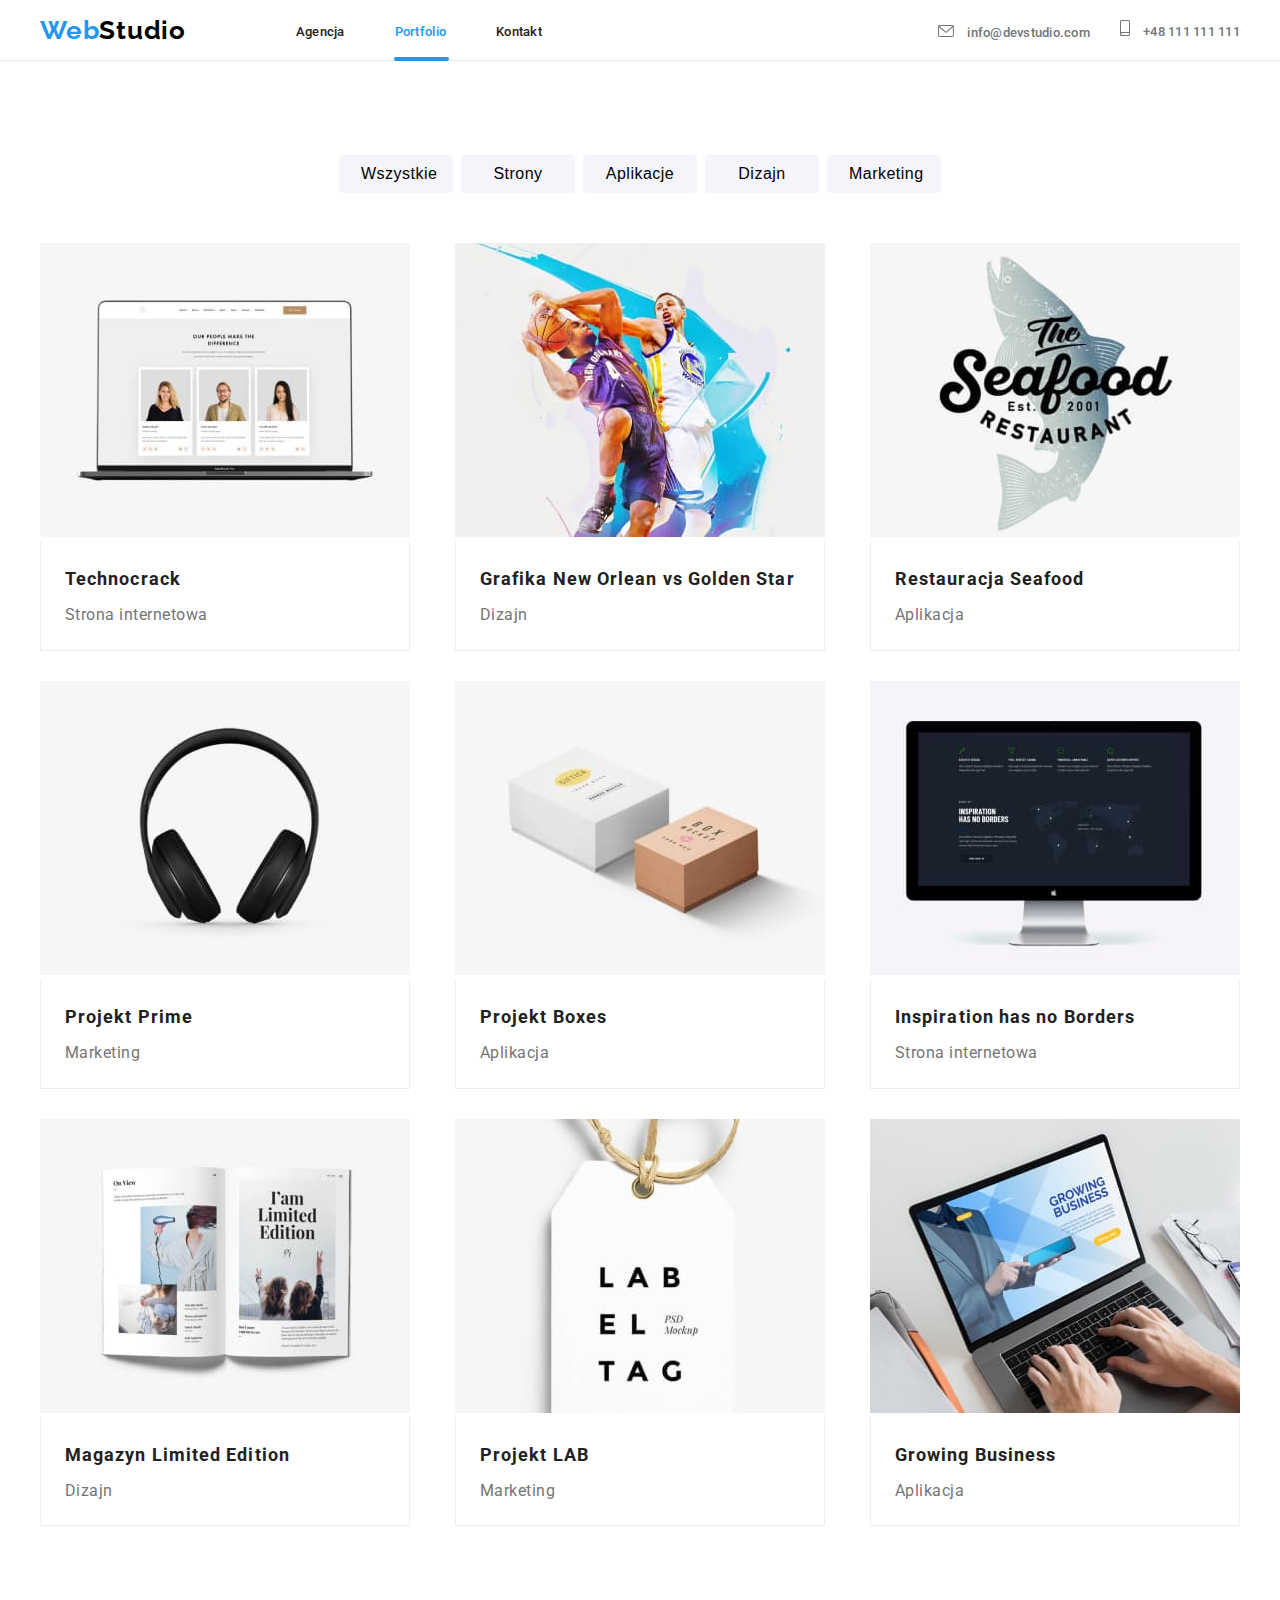
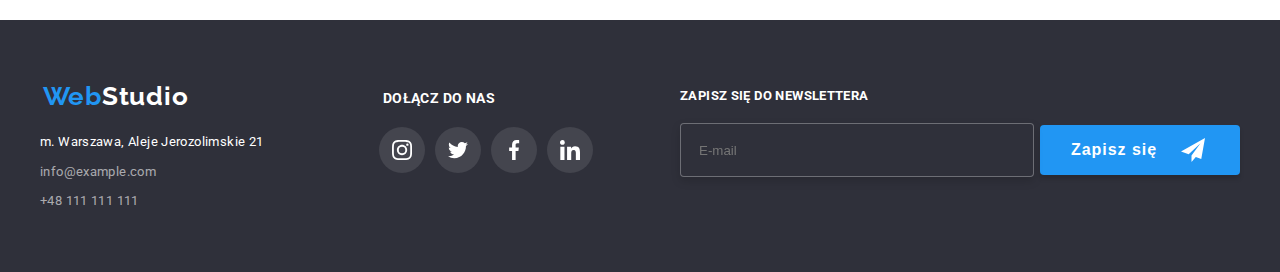
==== commit 8f601fdb: "Add files via upload" ====
--- a/portfolio.html
+++ b/portfolio.html
@@ -1,391 +1,391 @@
-<!DOCTYPE html>
-<html lang="pl">
-  <head>
-    <meta charset="UTF-8" />
-    <meta name="viewport" content="width=device-width, initial-scale=1.0" />
-    <title>WebStudio</title>
-    <link rel="preconnect" href="https://fonts.googleapis.com" />
-    <link rel="preconnect" href="https://fonts.gstatic.com" crossorigin />
-    <link
-      href="https://fonts.googleapis.com/css2?family=Raleway:wght@700&family=Roboto:wght@400;500;700;900&display=swap"
-      rel="stylesheet"
-    />
-    <link
-      rel="stylesheet"
-      href="https://cdnjs.cloudflare.com/ajax/libs/modern-normalize/1.1.0/modern-normalize.min.css"
-      integrity="sha512-wpPYUAdjBVSE4KJnH1VR1HeZfpl1ub8YT/NKx4PuQ5NmX2tKuGu6U/JRp5y+Y8XG2tV+wKQpNHVUX03MfMFn9Q=="
-      crossorigin="anonymous"
-      referrerpolicy="no-referrer"
-    />
-    <link rel="stylesheet" href="./css/main.min.css" />
-  </head>
-  <body>
-    <div class="header-border">
-      <header class="header">
-        <a class="logo logo--top" href="/WebStudio"
-          ><span class="logo__secondary--color">Web</span>Studio</a
-        >
-        <div class="wrapper">
-          <button
-            class="menu-toggle js-open-menu"
-            aria-expanded="false"
-            aria-controls="mobile-menu"
-          >
-            <svg
-              x="425"
-              y="10"
-              width="40"
-              height="40"
-              class="menu-toggle__icon"
-            >
-              <use
-                width="24"
-                height="16"
-                href="./images/icons.svg#icon-menu"
-              ></use>
-            </svg>
-          </button>
-        </div>
-        <div class="menu">
-          <nav class="header__robotofonts">
-            <ul class="header__menu">
-              <li>
-                <a class="header__home-page" href="index.html">Agencja</a>
-              </li>
-              <li class="header__active-page">
-                <a class="header__current-page" href="portfolio.html"
-                  >Portfolio</a
-                >
-              </li>
-              <li>
-                <a class="header__contact-page" href="/kontakt">Kontakt</a>
-              </li>
-            </ul>
-          </nav>
-          <div class="header__contacts-flex header__robotofonts">
-            <a
-              class="header__contacts header__mail"
-              href="mailto:info@devstudio.com"
-            >
-              <svg width="16" height="12">
-                <use href="./images/icons.svg#icon-envelope"></use>
-              </svg>
-              info@devstudio.com</a
-            >
-            <a class="header__contacts header__phone" href="tel:+48111111111"
-              ><svg width="10" height="16">
-                <use href="./images/icons.svg#icon-smartphone"></use>
-              </svg>
-              +48 111 111 111</a
-            >
-          </div>
-        </div>
-      </header>
-    </div>
-    <main>
-      <div class="container section">
-        <div class="button-panel">
-          <ul class="button-panel__list">
-            <li class="button-panel__shadow">
-              <button type="button">Wszystkie</button>
-            </li>
-            <li class="button-panel__shadow">
-              <button type="button">Strony</button>
-            </li>
-            <li class="button-panel__shadow">
-              <button type="button">Aplikacje</button>
-            </li>
-            <li class="button-panel__shadow">
-              <button type="button">Dizajn</button>
-            </li>
-            <li class="button-panel__shadow">
-              <button type="button">Marketing</button>
-            </li>
-          </ul>
-        </div>
-        <div>
-          <ul class="portfolio">
-            <li class="portfolio__shadow">
-              <div class="portfolio__img">
-                <img
-                  src="images/porfolio/portfolio.jpg"
-                  alt="Strona z portfolio ekipy na ekranie laptopa"
-                  width="370"
-                  height="294"
-                />
-                <p class="portfolio__overlay">
-                  Technocrack jest popularną platformą wykorzystywaną do
-                  rozpowszechniania koronawirusa. Firmy wykorzystują tę
-                  platformę do celów szpiegowskich i ataków na niezabezpieczone
-                  serwery konkurencji
-                </p>
-              </div>
-              <div class="portfolio__our-products">
-                <p class="portfolio__title">Technocrack</p>
-                <p class="portfolio__description">Strona internetowa</p>
-              </div>
-            </li>
-            <li class="portfolio__shadow">
-              <div class="portfolio__img">
-                <img
-                  src="images/porfolio/basketball.jpg"
-                  alt="Mężczyźni grający w koszykówkę"
-                  width="370"
-                  height="294"
-                />
-                <p class="portfolio__overlay">
-                  Lorem ipsum dolor sit amet consectetur adipisicing elit. Saepe
-                  quae non eos nesciunt eligendi accusantium dolores ad quasi.
-                  Repellendus necessitatibus dolore aut natus autem obcaecati
-                  architecto, voluptatibus fugiat at neque.
-                </p>
-              </div>
-              <div class="portfolio__our-products">
-                <p class="portfolio__title">
-                  Grafika New Orlean vs Golden Star
-                </p>
-                <p class="portfolio__description">Dizajn</p>
-              </div>
-            </li>
-            <li class="portfolio__shadow">
-              <div class="portfolio__img">
-                <img
-                  src="images/porfolio/logoseafood.jpg"
-                  alt="Logo restauracji The Seafood"
-                  width="370"
-                  height="294"
-                />
-                <p class="portfolio__overlay">
-                  Lorem ipsum dolor sit amet consectetur adipisicing elit. Saepe
-                  quae non eos nesciunt eligendi accusantium dolores ad quasi.
-                  Repellendus necessitatibus dolore aut natus autem obcaecati
-                  architecto, voluptatibus fugiat at neque.
-                </p>
-              </div>
-              <div class="portfolio__our-products">
-                <p class="portfolio__title">Restauracja Seafood</p>
-                <p class="portfolio__description">Aplikacja</p>
-              </div>
-            </li>
-            <li class="portfolio__shadow">
-              <div class="portfolio__img">
-                <img
-                  src="images/porfolio/headphones.jpg"
-                  alt="Słuchawki nauszne"
-                  width="370"
-                  height="294"
-                />
-                <p class="portfolio__overlay">
-                  Lorem ipsum dolor sit amet consectetur adipisicing elit. Saepe
-                  quae non eos nesciunt eligendi accusantium dolores ad quasi.
-                  Repellendus necessitatibus dolore aut natus autem obcaecati
-                  architecto, voluptatibus fugiat at neque.
-                </p>
-              </div>
-              <div class="portfolio__our-products">
-                <p class="portfolio__title">Projekt Prime</p>
-                <p class="portfolio__description">Marketing</p>
-              </div>
-            </li>
-            <li class="portfolio__shadow">
-              <div class="portfolio__img">
-                <img
-                  src="images/porfolio/boxes.jpg"
-                  alt="Duże białe pudełko i małe brązowe pudełko"
-                  width="370"
-                  height="294"
-                />
-                <p class="portfolio__overlay">
-                  Lorem ipsum dolor sit amet consectetur adipisicing elit. Saepe
-                  quae non eos nesciunt eligendi accusantium dolores ad quasi.
-                  Repellendus necessitatibus dolore aut natus autem obcaecati
-                  architecto, voluptatibus fugiat at neque.
-                </p>
-              </div>
-              <div class="portfolio__our-products">
-                <p class="portfolio__title">Projekt Boxes</p>
-                <p class="portfolio__description">Aplikacja</p>
-              </div>
-            </li>
-            <li class="portfolio__shadow">
-              <div class="portfolio__img">
-                <img
-                  src="images/porfolio/screen.jpg"
-                  alt="Ekran komputera z otawrtą stroną"
-                  width="370"
-                  height="294"
-                />
-                <p class="portfolio__overlay">
-                  Lorem ipsum dolor sit amet consectetur adipisicing elit. Saepe
-                  quae non eos nesciunt eligendi accusantium dolores ad quasi.
-                  Repellendus necessitatibus dolore aut natus autem obcaecati
-                  architecto, voluptatibus fugiat at neque.
-                </p>
-              </div>
-              <div class="portfolio__our-products">
-                <p class="portfolio__title">Inspiration has no Borders</p>
-                <p class="portfolio__description">Strona internetowa</p>
-              </div>
-            </li>
-            <li class="portfolio__shadow">
-              <div class="portfolio__img">
-                <img
-                  src="images/porfolio/magazine.jpg"
-                  alt="Strony magazynu"
-                  width="370"
-                  height="294"
-                />
-                <p class="portfolio__overlay">
-                  Lorem ipsum dolor sit amet consectetur adipisicing elit. Saepe
-                  quae non eos nesciunt eligendi accusantium dolores ad quasi.
-                  Repellendus necessitatibus dolore aut natus autem obcaecati
-                  architecto, voluptatibus fugiat at neque.
-                </p>
-              </div>
-              <div class="portfolio__our-products">
-                <p class="portfolio__title">Magazyn Limited Edition</p>
-                <p class="portfolio__description">Dizajn</p>
-              </div>
-            </li>
-            <li class="portfolio__shadow">
-              <div class="portfolio__img">
-                <img
-                  src="images/porfolio/tag.jpg"
-                  alt="Znacznik z napisem LABELTAG"
-                  width="370"
-                  height="294"
-                />
-                <p class="portfolio__overlay">
-                  Lorem ipsum dolor sit amet consectetur adipisicing elit. Saepe
-                  quae non eos nesciunt eligendi accusantium dolores ad quasi.
-                  Repellendus necessitatibus dolore aut natus autem obcaecati
-                  architecto, voluptatibus fugiat at neque.
-                </p>
-              </div>
-              <div class="portfolio__our-products">
-                <p class="portfolio__title">Projekt LAB</p>
-                <p class="portfolio__description">Marketing</p>
-              </div>
-            </li>
-            <li class="portfolio__shadow">
-              <div class="portfolio__img">
-                <img
-                  src="images/porfolio/laptop2.jpg"
-                  alt="Klient odwiedzający strone internetową firmy"
-                  width="370"
-                  height="294"
-                />
-                <p class="portfolio__overlay">
-                  Lorem ipsum dolor sit amet consectetur adipisicing elit. Saepe
-                  quae non eos nesciunt eligendi accusantium dolores ad quasi.
-                  Repellendus necessitatibus dolore aut natus autem obcaecati
-                  architecto, voluptatibus fugiat at neque.
-                </p>
-              </div>
-              <div class="portfolio__our-products">
-                <p class="portfolio__title">Growing Business</p>
-                <p class="portfolio__description">Aplikacja</p>
-              </div>
-            </li>
-          </ul>
-        </div>
-      </div>
-    </main>
-    <footer class="footer container">
-      <ul class="footer__list">
-        <li class="footer__item-1">
-          <a class="logo logo--bottom" href="/WebStudio"
-            ><span class="logo__secondary-color">Web</span>Studio</a
-          >
-          <address class="footer__contact">
-            m. Warszawa, Aleje Jerozolimskie 21
-            <a class="footer__mail" href="mailto:info@example.com"
-              >info@example.com</a
-            >
-            <a class="footer__phone" href="tel:+48111111111">+48 111 111 111</a>
-          </address>
-        </li>
-        <li class="footer__item-2">
-          <h3 class="footer__tertiary-header">Dołącz do nas</h3>
-          <ul class="footer__social">
-            <li class="footer__icon-border">
-              <a href="#">
-                <svg width="44" height="44" class="footer__icon">
-                  <use
-                    href="./images/icons.svg#icon-instagram"
-                    x="12"
-                    y="12"
-                    height="20"
-                    width="20"
-                  ></use></svg
-              ></a>
-            </li>
-            <li class="footer__icon-border">
-              <a href="#">
-                <svg width="44" height="44" class="footer__icon">
-                  <use
-                    href="./images/icons.svg#icon-twitter"
-                    x="12"
-                    y="12"
-                    height="20"
-                    width="20"
-                  ></use></svg
-              ></a>
-            </li>
-            <li class="footer__icon-border">
-              <a href="#">
-                <svg width="44" height="44" class="footer__icon">
-                  <use
-                    href="./images/icons.svg#icon-facebook"
-                    x="12"
-                    y="12"
-                    height="20"
-                    width="20"
-                  ></use></svg
-              ></a>
-            </li>
-            <li class="footer__icon-border">
-              <a>
-                <svg width="44" height="44" class="footer__icon">
-                  <use
-                    href="./images/icons.svg#icon-linkedin"
-                    x="12"
-                    y="12"
-                    height="20"
-                    width="20"
-                  ></use></svg
-              ></a>
-            </li>
-          </ul>
-        </li>
-        <li class="footer__item-3">
-          <form>
-            <ul class="footer__subscription-list">
-              <li class="footer__subscription-item-text">
-                <label
-                  ><span class="footer__newsletter"
-                    >Zapisz się do newslettera</span
-                  >
-                  <input
-                    type="email"
-                    class="footer__subscription-input"
-                    name="subscription"
-                    placeholder="E-mail"
-                    required
-                /></label>
-              </li>
-              <li>
-                <button type="submit">
-                  <span class="footer__button-text">Zapisz się</span
-                  ><svg width="24" height="24">
-                    <use href="./images/icons.svg#icon-send"></use>
-                  </svg>
-                </button>
-              </li>
-            </ul>
-          </form>
-        </li>
-      </ul>
-    </footer>
-  </body>
-</html>
+<!DOCTYPE html>
+<html lang="pl">
+  <head>
+    <meta charset="UTF-8" />
+    <meta name="viewport" content="width=device-width, initial-scale=1.0" />
+    <title>WebStudio</title>
+    <link rel="preconnect" href="https://fonts.googleapis.com" />
+    <link rel="preconnect" href="https://fonts.gstatic.com" crossorigin />
+    <link
+      href="https://fonts.googleapis.com/css2?family=Raleway:wght@700&family=Roboto:wght@400;500;700;900&display=swap"
+      rel="stylesheet"
+    />
+    <link
+      rel="stylesheet"
+      href="https://cdnjs.cloudflare.com/ajax/libs/modern-normalize/1.1.0/modern-normalize.min.css"
+      integrity="sha512-wpPYUAdjBVSE4KJnH1VR1HeZfpl1ub8YT/NKx4PuQ5NmX2tKuGu6U/JRp5y+Y8XG2tV+wKQpNHVUX03MfMFn9Q=="
+      crossorigin="anonymous"
+      referrerpolicy="no-referrer"
+    />
+    <link rel="stylesheet" href="./css/main.min.css" />
+  </head>
+  <body>
+    <div class="header-border">
+      <header class="header container">
+        <a class="logo logo--top" href="/WebStudio"
+          ><span class="logo__secondary--color">Web</span>Studio</a
+        >
+        <div class="wrapper">
+          <button
+            class="menu-toggle js-open-menu"
+            aria-expanded="false"
+            aria-controls="mobile-menu"
+          >
+            <svg
+              x="425"
+              y="10"
+              width="40"
+              height="40"
+              class="menu-toggle__icon"
+            >
+              <use
+                width="24"
+                height="16"
+                href="./images/icons.svg#icon-menu"
+              ></use>
+            </svg>
+          </button>
+        </div>
+        <div class="menu">
+          <nav class="header__robotofonts">
+            <ul class="header__menu">
+              <li>
+                <a class="header__home-page" href="index.html">Agencja</a>
+              </li>
+              <li class="header__active-page">
+                <a class="header__current-page" href="portfolio.html"
+                  >Portfolio</a
+                >
+              </li>
+              <li>
+                <a class="header__contact-page" href="/kontakt">Kontakt</a>
+              </li>
+            </ul>
+          </nav>
+          <div class="header__contacts-flex header__robotofonts">
+            <a
+              class="header__contacts header__mail"
+              href="mailto:info@devstudio.com"
+            >
+              <svg width="16" height="12">
+                <use href="./images/icons.svg#icon-envelope"></use>
+              </svg>
+              info@devstudio.com</a
+            >
+            <a class="header__contacts header__phone" href="tel:+48111111111"
+              ><svg width="10" height="16">
+                <use href="./images/icons.svg#icon-smartphone"></use>
+              </svg>
+              +48 111 111 111</a
+            >
+          </div>
+        </div>
+      </header>
+    </div>
+    <main>
+      <div class="container section">
+        <div class="button-panel">
+          <ul class="button-panel__list">
+            <li class="button-panel__shadow">
+              <button type="button">Wszystkie</button>
+            </li>
+            <li class="button-panel__shadow">
+              <button type="button">Strony</button>
+            </li>
+            <li class="button-panel__shadow">
+              <button type="button">Aplikacje</button>
+            </li>
+            <li class="button-panel__shadow">
+              <button type="button">Dizajn</button>
+            </li>
+            <li class="button-panel__shadow">
+              <button type="button">Marketing</button>
+            </li>
+          </ul>
+        </div>
+        <div>
+          <ul class="portfolio">
+            <li class="portfolio__shadow">
+              <div class="portfolio__img">
+                <img
+                  src="images/porfolio/portfolio.jpg"
+                  alt="Strona z portfolio ekipy na ekranie laptopa"
+                  width="370"
+                  height="294"
+                />
+                <p class="portfolio__overlay">
+                  Technocrack jest popularną platformą wykorzystywaną do
+                  rozpowszechniania koronawirusa. Firmy wykorzystują tę
+                  platformę do celów szpiegowskich i ataków na niezabezpieczone
+                  serwery konkurencji
+                </p>
+              </div>
+              <div class="portfolio__our-products">
+                <p class="portfolio__title">Technocrack</p>
+                <p class="portfolio__description">Strona internetowa</p>
+              </div>
+            </li>
+            <li class="portfolio__shadow">
+              <div class="portfolio__img">
+                <img
+                  src="images/porfolio/basketball.jpg"
+                  alt="Mężczyźni grający w koszykówkę"
+                  width="370"
+                  height="294"
+                />
+                <p class="portfolio__overlay">
+                  Lorem ipsum dolor sit amet consectetur adipisicing elit. Saepe
+                  quae non eos nesciunt eligendi accusantium dolores ad quasi.
+                  Repellendus necessitatibus dolore aut natus autem obcaecati
+                  architecto, voluptatibus fugiat at neque.
+                </p>
+              </div>
+              <div class="portfolio__our-products">
+                <p class="portfolio__title">
+                  Grafika New Orlean vs Golden Star
+                </p>
+                <p class="portfolio__description">Dizajn</p>
+              </div>
+            </li>
+            <li class="portfolio__shadow">
+              <div class="portfolio__img">
+                <img
+                  src="images/porfolio/logoseafood.jpg"
+                  alt="Logo restauracji The Seafood"
+                  width="370"
+                  height="294"
+                />
+                <p class="portfolio__overlay">
+                  Lorem ipsum dolor sit amet consectetur adipisicing elit. Saepe
+                  quae non eos nesciunt eligendi accusantium dolores ad quasi.
+                  Repellendus necessitatibus dolore aut natus autem obcaecati
+                  architecto, voluptatibus fugiat at neque.
+                </p>
+              </div>
+              <div class="portfolio__our-products">
+                <p class="portfolio__title">Restauracja Seafood</p>
+                <p class="portfolio__description">Aplikacja</p>
+              </div>
+            </li>
+            <li class="portfolio__shadow">
+              <div class="portfolio__img">
+                <img
+                  src="images/porfolio/headphones.jpg"
+                  alt="Słuchawki nauszne"
+                  width="370"
+                  height="294"
+                />
+                <p class="portfolio__overlay">
+                  Lorem ipsum dolor sit amet consectetur adipisicing elit. Saepe
+                  quae non eos nesciunt eligendi accusantium dolores ad quasi.
+                  Repellendus necessitatibus dolore aut natus autem obcaecati
+                  architecto, voluptatibus fugiat at neque.
+                </p>
+              </div>
+              <div class="portfolio__our-products">
+                <p class="portfolio__title">Projekt Prime</p>
+                <p class="portfolio__description">Marketing</p>
+              </div>
+            </li>
+            <li class="portfolio__shadow">
+              <div class="portfolio__img">
+                <img
+                  src="images/porfolio/boxes.jpg"
+                  alt="Duże białe pudełko i małe brązowe pudełko"
+                  width="370"
+                  height="294"
+                />
+                <p class="portfolio__overlay">
+                  Lorem ipsum dolor sit amet consectetur adipisicing elit. Saepe
+                  quae non eos nesciunt eligendi accusantium dolores ad quasi.
+                  Repellendus necessitatibus dolore aut natus autem obcaecati
+                  architecto, voluptatibus fugiat at neque.
+                </p>
+              </div>
+              <div class="portfolio__our-products">
+                <p class="portfolio__title">Projekt Boxes</p>
+                <p class="portfolio__description">Aplikacja</p>
+              </div>
+            </li>
+            <li class="portfolio__shadow">
+              <div class="portfolio__img">
+                <img
+                  src="images/porfolio/screen.jpg"
+                  alt="Ekran komputera z otawrtą stroną"
+                  width="370"
+                  height="294"
+                />
+                <p class="portfolio__overlay">
+                  Lorem ipsum dolor sit amet consectetur adipisicing elit. Saepe
+                  quae non eos nesciunt eligendi accusantium dolores ad quasi.
+                  Repellendus necessitatibus dolore aut natus autem obcaecati
+                  architecto, voluptatibus fugiat at neque.
+                </p>
+              </div>
+              <div class="portfolio__our-products">
+                <p class="portfolio__title">Inspiration has no Borders</p>
+                <p class="portfolio__description">Strona internetowa</p>
+              </div>
+            </li>
+            <li class="portfolio__shadow">
+              <div class="portfolio__img">
+                <img
+                  src="images/porfolio/magazine.jpg"
+                  alt="Strony magazynu"
+                  width="370"
+                  height="294"
+                />
+                <p class="portfolio__overlay">
+                  Lorem ipsum dolor sit amet consectetur adipisicing elit. Saepe
+                  quae non eos nesciunt eligendi accusantium dolores ad quasi.
+                  Repellendus necessitatibus dolore aut natus autem obcaecati
+                  architecto, voluptatibus fugiat at neque.
+                </p>
+              </div>
+              <div class="portfolio__our-products">
+                <p class="portfolio__title">Magazyn Limited Edition</p>
+                <p class="portfolio__description">Dizajn</p>
+              </div>
+            </li>
+            <li class="portfolio__shadow">
+              <div class="portfolio__img">
+                <img
+                  src="images/porfolio/tag.jpg"
+                  alt="Znacznik z napisem LABELTAG"
+                  width="370"
+                  height="294"
+                />
+                <p class="portfolio__overlay">
+                  Lorem ipsum dolor sit amet consectetur adipisicing elit. Saepe
+                  quae non eos nesciunt eligendi accusantium dolores ad quasi.
+                  Repellendus necessitatibus dolore aut natus autem obcaecati
+                  architecto, voluptatibus fugiat at neque.
+                </p>
+              </div>
+              <div class="portfolio__our-products">
+                <p class="portfolio__title">Projekt LAB</p>
+                <p class="portfolio__description">Marketing</p>
+              </div>
+            </li>
+            <li class="portfolio__shadow">
+              <div class="portfolio__img">
+                <img
+                  src="images/porfolio/laptop2.jpg"
+                  alt="Klient odwiedzający strone internetową firmy"
+                  width="370"
+                  height="294"
+                />
+                <p class="portfolio__overlay">
+                  Lorem ipsum dolor sit amet consectetur adipisicing elit. Saepe
+                  quae non eos nesciunt eligendi accusantium dolores ad quasi.
+                  Repellendus necessitatibus dolore aut natus autem obcaecati
+                  architecto, voluptatibus fugiat at neque.
+                </p>
+              </div>
+              <div class="portfolio__our-products">
+                <p class="portfolio__title">Growing Business</p>
+                <p class="portfolio__description">Aplikacja</p>
+              </div>
+            </li>
+          </ul>
+        </div>
+      </div>
+    </main>
+    <footer class="footer container">
+      <ul class="footer__list">
+        <li class="footer__item-1">
+          <a class="logo logo--bottom" href="/WebStudio"
+            ><span class="logo__secondary-color">Web</span>Studio</a
+          >
+          <address class="footer__contact">
+            m. Warszawa, Aleje Jerozolimskie 21
+            <a class="footer__mail" href="mailto:info@example.com"
+              >info@example.com</a
+            >
+            <a class="footer__phone" href="tel:+48111111111">+48 111 111 111</a>
+          </address>
+        </li>
+        <li class="footer__item-2">
+          <h3 class="footer__tertiary-header">Dołącz do nas</h3>
+          <ul class="footer__social">
+            <li class="footer__icon-border">
+              <a href="#">
+                <svg width="44" height="44" class="footer__icon">
+                  <use
+                    href="./images/icons.svg#icon-instagram"
+                    x="12"
+                    y="12"
+                    height="20"
+                    width="20"
+                  ></use></svg
+              ></a>
+            </li>
+            <li class="footer__icon-border">
+              <a href="#">
+                <svg width="44" height="44" class="footer__icon">
+                  <use
+                    href="./images/icons.svg#icon-twitter"
+                    x="12"
+                    y="12"
+                    height="20"
+                    width="20"
+                  ></use></svg
+              ></a>
+            </li>
+            <li class="footer__icon-border">
+              <a href="#">
+                <svg width="44" height="44" class="footer__icon">
+                  <use
+                    href="./images/icons.svg#icon-facebook"
+                    x="12"
+                    y="12"
+                    height="20"
+                    width="20"
+                  ></use></svg
+              ></a>
+            </li>
+            <li class="footer__icon-border">
+              <a>
+                <svg width="44" height="44" class="footer__icon">
+                  <use
+                    href="./images/icons.svg#icon-linkedin"
+                    x="12"
+                    y="12"
+                    height="20"
+                    width="20"
+                  ></use></svg
+              ></a>
+            </li>
+          </ul>
+        </li>
+        <li class="footer__item-3">
+          <form>
+            <ul class="footer__subscription-list">
+              <li class="footer__subscription-item-text">
+                <label
+                  ><span class="footer__newsletter"
+                    >Zapisz się do newslettera</span
+                  >
+                  <input
+                    type="email"
+                    class="footer__subscription-input"
+                    name="subscription"
+                    placeholder="E-mail"
+                    required
+                /></label>
+              </li>
+              <li>
+                <button type="submit">
+                  <span class="footer__button-text">Zapisz się</span
+                  ><svg width="24" height="24">
+                    <use href="./images/icons.svg#icon-send"></use>
+                  </svg>
+                </button>
+              </li>
+            </ul>
+          </form>
+        </li>
+      </ul>
+    </footer>
+  </body>
+</html>
--- a/css/main.min.css
+++ b/css/main.min.css
@@ -1 +1 @@
-body{font-family:"Roboto",sans-serif;color:#212121}img{display:block;max-width:100%;height:auto}ul,ol{padding-left:0;margin:0}h1,h2,h3,h4,h5,h6,p{margin:0}.secondary-title,.our-team{font-weight:700;font-size:1.75rem;line-height:1.17;letter-spacing:.03em;text-align:center;margin-bottom:50px}.container,.our-team,.our-strength{width:100%;margin:0 auto;padding:0 15px;overflow:hidden}@media(max-width: 768px)and (min-width: 768px){.container,.our-team,.our-strength{width:100%;margin:0 auto;padding:0 15px}}@media screen and (min-width: 1200px){.container,.our-team,.our-strength{width:1200px;margin:0 auto;padding:0 15px}}.section,.our-team{padding:94px 0}.button-panel{font-weight:500;font-size:1rem;line-height:1.6;padding:6px 22px 6px 22px}.button-panel button{border:4px #f5f4fa solid}.button-panel button:hover,.button-panel button:focus{border:4px solid #2196f3;background-color:#2196f3;color:#fff;cursor:pointer}.button-panel__list{display:-webkit-box;display:-ms-flexbox;display:flex;-webkit-box-pack:center;-ms-flex-pack:center;justify-content:center;gap:8px;list-style:none;padding:0}.button-panel__list button{border-radius:4px;padding:6px 22px}.button-panel__shadow:hover,.button-panel__shadow:focus{-webkit-box-shadow:0px 3px 1px rgba(0,0,0,.1),0px 1px 2px rgba(0,0,0,.08),0px 2px 2px rgba(0,0,0,.12);box-shadow:0px 3px 1px rgba(0,0,0,.1),0px 1px 2px rgba(0,0,0,.08),0px 2px 2px rgba(0,0,0,.12);border-radius:4px}.footer-sidecolor{background:#2f303a;width:100%}.logo{font-family:"Raleway";font-style:normal;font-weight:700;font-size:.8rem;line-height:1.16;letter-spacing:.03em;color:#000;text-decoration:none}.logo__secondary-color{color:#2196f3}.logo--bottom{color:#fff}@media screen and (min-width: 1200px){.logo--bottom{margin-left:0}}.footer{padding-top:60px;padding-bottom:60px;background:#2f303a;color:#fff}.footer__list{display:-webkit-box;display:-ms-flexbox;display:flex;-webkit-box-orient:vertical;-webkit-box-direction:normal;-ms-flex-direction:column;flex-direction:column;list-style:none;padding-left:0;max-width:100%;padding:0}.footer__item-1{display:-webkit-box;display:-ms-flexbox;display:flex;-webkit-box-orient:vertical;-webkit-box-direction:normal;-ms-flex-direction:column;flex-direction:column;-webkit-box-align:center;-ms-flex-align:center;align-items:center}.footer__item-2{text-align:center}.footer__contact{display:-webkit-box;display:-ms-flexbox;display:flex;-webkit-box-orient:vertical;-webkit-box-direction:normal;-ms-flex-direction:column;flex-direction:column;-webkit-box-align:center;-ms-flex-align:center;align-items:center;gap:8px;margin-top:20px;font-size:.8rem;line-height:1.7;letter-spacing:.03em;font-style:normal;text-align:center;width:251px}.footer__mail,.footer__phone{color:rgba(255,255,255,.6);text-decoration-line:none}.footer__tertiary-header{font-weight:700;font-size:.8rem;line-height:1.14;letter-spacing:.03em;text-transform:uppercase;color:#fff;margin-bottom:20px;margin-top:60px;display:-webkit-box;display:-ms-flexbox;display:flex;-webkit-box-pack:center;-ms-flex-pack:center;justify-content:center}.footer__social{display:-webkit-box;display:-ms-flexbox;display:flex;-webkit-box-pack:center;-ms-flex-pack:center;justify-content:center;list-style:none;gap:10px;margin-bottom:60px}.footer__icon-border{border:1px solid rgba(0,0,0,0);border-radius:50%;width:44px;height:44px}.footer__icon-border:hover,.footer__icon-border:focus{border:#2196f3 1px solid;border-radius:50%;cursor:pointer;background-color:#2196f3;width:44px;height:44px}.footer__icon-border{border-radius:50%;cursor:pointer;background-color:rgba(255,255,255,.1);width:44px;height:44px}.footer__icon use{fill:#fff}.footer__icon:hover use,.footer__icon:focus use{fill:#fff}.footer__subscription-item-text{width:358px}.footer__subscription-list{width:100%;display:-webkit-box;display:-ms-flexbox;display:flex;-ms-flex-wrap:wrap;flex-wrap:wrap;-webkit-box-pack:center;-ms-flex-pack:center;justify-content:center;gap:12px;list-style:none}.footer__newsletter{font-weight:700;font-size:.8rem;line-height:1.14;letter-spacing:.03em;text-transform:uppercase;color:#fff;display:-webkit-box;display:-ms-flexbox;display:flex;-webkit-box-pack:center;-ms-flex-pack:center;justify-content:center;margin-bottom:20px}.footer__subscription-input{width:100%;height:50px;display:-webkit-box;display:-ms-flexbox;display:flex;-webkit-box-align:center;-ms-flex-align:center;align-items:center;border:1px solid rgba(255,255,255,.3);-webkit-filter:drop-shadow(0px 4px 4px rgba(0, 0, 0, 0.15));filter:drop-shadow(0px 4px 4px rgba(0, 0, 0, 0.15));border-radius:4px;background:#2f303a;color:#fff;text-indent:16px}.footer__subscription-input::-webkit-input-placeholder{text-indent:16px}.footer__subscription-input::-moz-placeholder{text-indent:16px}.footer__subscription-input:-ms-input-placeholder{text-indent:16px}.footer__subscription-input::-ms-input-placeholder{text-indent:16px}.footer__subscription-input::placeholder{text-indent:16px}.footer__subscription-list button{cursor:pointer;margin-top:38px;width:200px;height:50px;background:#2196f3;-webkit-box-shadow:0px 4px 4px rgba(0,0,0,.15);box-shadow:0px 4px 4px rgba(0,0,0,.15);border-radius:4px;border:none;padding-left:2px;display:-webkit-box;display:-ms-flexbox;display:flex;-webkit-box-pack:center;-ms-flex-pack:center;justify-content:center;-webkit-box-align:center;-ms-flex-align:center;align-items:center;gap:24px;margin-top:15px}.footer__subscription-list button:hover,.footer__subscription-list button:focus{-webkit-transition:250ms cubic-bezier(0.4, 0, 0.2, 1);transition:250ms cubic-bezier(0.4, 0, 0.2, 1);-webkit-box-shadow:inset -1px 3px 50px 18px rgba(0,0,0,.15);box-shadow:inset -1px 3px 50px 18px rgba(0,0,0,.15);cursor:pointer}.footer__button-text{font-weight:700;font-size:1rem;line-height:1.8;letter-spacing:.06em;color:#fff}@media screen and (min-width: 768px){.footer{height:463px}}@media screen and (min-width: 768px)and (max-width: 1199px){.footer__list{-webkit-box-orient:horizontal;-webkit-box-direction:normal;-ms-flex-direction:row;flex-direction:row;-ms-flex-wrap:wrap;flex-wrap:wrap}}@media screen and (min-width: 768px){.footer__tertiary-header{margin-left:110px;width:146px;margin-top:5px}}@media screen and (min-width: 768px){.footer__item-1{margin:0;margin-left:76px}}@media screen and (min-width: 768px){.footer__social{margin:0;margin-left:80px;margin-top:20px}}@media screen and (min-width: 768px){.footer__subscription-input{margin:0;margin-top:20px}}@media screen and (min-width: 768px){.footer__subscription-list{display:-webkit-box;display:-ms-flexbox;display:flex;width:450px;margin-left:160px;margin-top:60px;-ms-flex-wrap:wrap;flex-wrap:wrap}}@media screen and (min-width: 768px){.footer__newsletter{margin:0;display:-webkit-box;display:-ms-flexbox;display:flex;-webkit-box-pack:center;-ms-flex-pack:center;justify-content:center}}@media screen and (min-width: 768px){.footer__subscription-list button{margin-top:20px}}@media screen and (min-width: 1200px){.footer{height:252px;width:100%;display:-webkit-box;display:-ms-flexbox;display:flex;-webkit-box-pack:center;-ms-flex-pack:center;justify-content:center;-webkit-box-align:center;-ms-flex-align:center;align-items:center;gap:78px;padding:0}}@media screen and (min-width: 1200px){.footer__list{width:1200px;-webkit-box-orient:horizontal;-webkit-box-direction:normal;-ms-flex-direction:row;flex-direction:row;-webkit-box-pack:space-evenly;-ms-flex-pack:space-evenly;justify-content:space-evenly}}@media screen and (min-width: 1200px){.footer__item-1{margin:0}}@media screen and (min-width: 1200px){.footer__item-3{height:111px}}@media screen and (min-width: 1200px){.footer__social{margin-left:auto;margin-top:20px;width:206px}}@media screen and (min-width: 1200px){.footer__subscription-list{margin-left:auto;margin-top:8px;width:560px;display:-webkit-box;display:-ms-flexbox;display:flex;-ms-flex-wrap:nowrap;flex-wrap:nowrap}}@media screen and (min-width: 1200px){.footer__subscription-list button{margin-top:35px}}@media screen and (min-width: 1200px){.footer__subscription-input{margin-top:17px}}@media screen and (min-width: 1200px){.footer__contact{-webkit-box-align:start;-ms-flex-align:start;align-items:flex-start}}@media screen and (min-width: 1200px){.footer__newsletter{display:-webkit-box;display:-ms-flexbox;display:flex;-webkit-box-pack:start;-ms-flex-pack:start;justify-content:flex-start}}@media screen and (min-width: 1200px){.footer__tertiary-header{width:113px;height:16px;margin-left:40px}}.menu{display:none}.header-border{border-bottom:1px solid #ececec}.logo{font-family:"Raleway";font-style:normal;font-weight:700;font-size:.8rem;line-height:1.16;letter-spacing:.03em;color:#000;text-decoration:none}.logo__secondary-color{color:#2196f3}@media screen and (min-width: 1200px){.logo{margin-right:100px}}.header{display:-webkit-box;display:-ms-flexbox;display:flex;-webkit-box-align:center;-ms-flex-align:center;align-items:center;-ms-flex-pack:distribute;justify-content:space-around;margin:0 auto;height:60px;padding-left:15px}.header__robotofonts .header__home-page,.header__robotofonts .header__current-page,.header__robotofonts .header__contact-page,.header__robotofonts .header__contacts{font-weight:500;font-size:.8rem;line-height:1.14;letter-spacing:.02em}.header__menu{position:relative;list-style:none}.header__menu .header__home-page,.header__menu .header__current-page,.header__menu .header__contact-page{text-decoration:none;color:#212121}.header__menu .header__home-page:hover,.header__menu .header__current-page:hover,.header__menu .header__contact-page:hover,.header__menu .header__home-page:focus,.header__menu .header_current-page:focus,.header__menu .header__contact-page:focus{color:#2196f3}.header__menu .header__home-page:hover::after,.header__menu .header__home-page:focus::after{content:"";position:absolute;width:53px;height:4px;left:10px;top:36px;background-color:#2196f3;border-radius:2px}.header__menu .header__current-page:hover::after,.header__menu .header__current-page:focus::after{content:"";position:absolute;width:55px;height:4px;left:110px;top:36px;background-color:#2196f3;border-radius:2px}.header__menu .header__contact-page:hover::after,.header__menu .header__contact-page:focus::after{content:"";position:absolute;width:55px;height:4px;left:210px;top:36px;background-color:#2196f3;border-radius:2px}.header__active-page .header__current-page,.header__active-page .header__home-page{color:#2196f3}.header__active-page .header__home-page::after{content:"";position:absolute;width:53px;height:4px;left:10px;top:36px;background-color:#2196f3;border-radius:2px}.header__active-page .header__current-page::after{content:"";position:absolute;width:55px;height:4px;left:110px;top:36px;background-color:#2196f3;border-radius:2px}.header li{display:inline-block}.header__home-page{margin-left:10px}.header__current-page{margin-left:46px}.header__contact-page{margin-left:46px}.header__contacts-flex{display:-webkit-box;display:-ms-flexbox;display:flex;-webkit-box-orient:vertical;-webkit-box-direction:normal;-ms-flex-direction:column;flex-direction:column;-webkit-box-pack:end;-ms-flex-pack:end;justify-content:flex-end}.header__contacts{text-decoration:none;color:#757575}.header__mail:hover,.header__phone:hover{fill:#2196f3;stroke:#2196f3;color:#2196f3}.header__mail svg,.header__phone svg{margin-right:10px;fill:#757575}@media screen and (min-width: 768px){.menu{display:contents}}@media screen and (min-width: 1200px){.header{-webkit-box-pack:start;-ms-flex-pack:start;justify-content:flex-start;margin-left:100px}}@media screen and (min-width: 1200px){.header__contacts-flex{-webkit-box-orient:horizontal;-webkit-box-direction:normal;-ms-flex-direction:row;flex-direction:row;margin-left:auto;margin-right:228px;gap:30px}}@media screen and (min-width: 1200px){.header__mail{margin-top:5px}}@media screen and (min-width: 1200px){.header__menu .header__home-page:hover::after,.header__menu .header__home-page:focus::after{left:10px;top:36px}}@media screen and (min-width: 1200px){.header__menu .header__current-page:hover::after,.header__menu .header__current-page:focus::after{left:10px;top:36px}}@media screen and (min-width: 1200px){.header__menu .header__contact-page:hover::after,.header__menu .header__contact-page:focus::after{left:310px;top:36px}}@media screen and (min-width: 1200px){.header__active-page .header__home-page::after{left:10px;top:36px}}@media screen and (min-width: 1200px){.header__active-page .header__current-page::after{left:110px;top:36px}}.logo{font-family:"Raleway";font-style:normal;font-weight:700;font-size:1.6rem;line-height:1.19;letter-spacing:.03em;color:#000;text-decoration:none}.logo__secondary--color{color:#2196f3}.logo--bottom{color:#fff;background:#2f303a}@media screen and (min-width: 1200px){.logo--top{margin-left:100px}}.backdrop{display:-webkit-box;display:-ms-flexbox;display:flex;-webkit-box-pack:center;-ms-flex-pack:center;justify-content:center;-webkit-box-align:center;-ms-flex-align:center;align-items:center;background-color:rgba(0,0,0,.2);position:fixed;left:0;top:0;width:100%;height:100%;-webkit-transition-duration:1s;transition-duration:1s;-webkit-transform:translateY(0);transform:translateY(0);z-index:1}.is-hidden{pointer-events:none;visibility:hidden;opacity:0;-webkit-transform:translateY(-100%);transform:translateY(-100%)}.modal{position:fixed;width:450px;height:609px;background-color:#fff;-webkit-box-shadow:0px 1px 3px rgba(0,0,0,.12),0px 1px 1px rgba(0,0,0,.14),0px 2px 1px rgba(0,0,0,.2);box-shadow:0px 1px 3px rgba(0,0,0,.12),0px 1px 1px rgba(0,0,0,.14),0px 2px 1px rgba(0,0,0,.2);border-radius:4px;-webkit-transition-duration:1s;transition-duration:1s;z-index:3;padding:40px}.modal .modal__close-button{font-weight:600;margin:0;padding:0;position:absolute;right:8px;top:10px;width:30px;height:30px;border-radius:50%;border:1px solid rgba(0,0,0,.1);background-color:#fff}.modal__close-button:hover{background-color:#2196f3;color:#fff;-webkit-box-shadow:0px 1px 3px rgba(0,0,0,.12),0px 1px 1px rgba(0,0,0,.14),0px 2px 1px rgba(0,0,0,.2);box-shadow:0px 1px 3px rgba(0,0,0,.12),0px 1px 1px rgba(0,0,0,.14),0px 2px 1px rgba(0,0,0,.2)}.modal__header{font-weight:700;font-size:1,25rem;line-height:1,15;text-align:center;color:#212121}.modal__contact-info{list-style:none;height:342px}.modal__list{position:relative;margin-bottom:10px}.modal__list span{margin:0}.modal__list span{font-size:.75rem;line-height:1.16;letter-spacing:.01em;color:#757575}.modal__list svg{position:absolute;left:15px;top:36px}.modal__list .icon-phone{left:15px;top:40px}.modal__list input{border:1px solid rgba(33,33,33,.2);border-radius:4px;width:100%;height:40px;outline:none;text-indent:40px;margin-right:40px}.modal__list .modal__input{margin-top:4px}.modal__list:hover,.modal__list:focus-within,.modal__list input:hover,.modal__list input:focus,.modal__list label svg:hover,.modal__list label svg:focus,.modal__list .modal__textarea:hover,.modal__list .modal__textarea:focus{border-color:#2196f3;fill:#2196f3;-webkit-transition:250ms cubic-bezier(0.4, 0, 0.2, 1);transition:250ms cubic-bezier(0.4, 0, 0.2, 1)}.modal__textarea{width:100%;height:120px;border:1px solid rgba(33,33,33,.2);border-radius:4px;resize:none;outline:none;padding:12px 16px;margin-top:4px}.modal__textarea::-webkit-input-placeholder{position:absolute;top:12px;left:16px;font-size:.75rem;line-height:1.16;letter-spacing:.01em;color:rgba(117,117,117,.5)}.modal__textarea::-moz-placeholder{position:absolute;top:12px;left:16px;font-size:.75rem;line-height:1.16;letter-spacing:.01em;color:rgba(117,117,117,.5)}.modal__textarea:-ms-input-placeholder{position:absolute;top:12px;left:16px;font-size:.75rem;line-height:1.16;letter-spacing:.01em;color:rgba(117,117,117,.5)}.modal__textarea::-ms-input-placeholder{position:absolute;top:12px;left:16px;font-size:.75rem;line-height:1.16;letter-spacing:.01em;color:rgba(117,117,117,.5)}.modal__textarea::placeholder{position:absolute;top:12px;left:16px;font-size:.75rem;line-height:1.16;letter-spacing:.01em;color:rgba(117,117,117,.5)}.modal__check{position:relative;font-size:.8rem;line-height:1.71;letter-spacing:.03em;color:#757575;margin-top:4px}.modal__checkbox{margin-right:8px}.modal__check input{height:15px;width:16px;background:#212121}.modal__check .modal__check-icon{fill:rgba(0,0,0,0);position:absolute;right:354px}.modal__checkbox:checked+.modal__check-icon{fill:#fff;background-color:#2196f3;border-radius:2px}.modal__check-link{font-size:.8rem;line-height:1.71;letter-spacing:.03em;color:#2196f3}.modal__submit{cursor:pointer;color:#fff;font-weight:700;font-size:1rem;line-height:1.8;text-align:center;letter-spacing:.06em;width:200px;height:50px;outline:none;background:#2196f3;-webkit-box-shadow:0px 4px 4px rgba(0,0,0,.15);box-shadow:0px 4px 4px rgba(0,0,0,.15);border-radius:4px;border:0 solid #2196f3;margin-top:90px;margin-left:89px}.modal__submit:hover,.modal__submit:focus{-webkit-transition:250ms cubic-bezier(0.4, 0, 0.2, 1);transition:250ms cubic-bezier(0.4, 0, 0.2, 1);-webkit-box-shadow:inset -1px 3px 50px 18px rgba(0,0,0,.15);box-shadow:inset -1px 3px 50px 18px rgba(0,0,0,.15);cursor:pointer}@media screen and (max-width: 470px){.modal__submit{margin-left:10px}}@media screen and (max-width: 1199px){.modal{width:95%;max-width:450px;height:95%;max-height:609px;padding:40px}}@media screen and (min-width: 1200px){.modal{height:600px}}.our-clients{list-style:none;display:-webkit-box;display:-ms-flexbox;display:flex;-ms-flex-wrap:wrap;flex-wrap:wrap;gap:25px;-webkit-box-pack:center;-ms-flex-pack:center;justify-content:center}.our-clients__logo-border{border:1px solid #afb1b8;border-radius:4px;margin-bottom:30px}.our-clients__logo-border:hover,.our-clients__logo-border:focus{border:1px solid #2196f3;border-radius:4px;cursor:pointer}.our-clients__logo-icon{width:210px;height:92px;padding:16px 52px}.our-clients__logo-icon use{fill:#afb1b8}.our-clients__logo-icon:hover use,.our-clients__logo-icon:focus use{fill:#2196f3}@media screen and (min-width: 1200px){.our-clients{-webkit-box-pack:center;-ms-flex-pack:center;justify-content:center;gap:30px}}@media screen and (min-width: 1200px){.our-clients__logo-icon{width:170px;-webkit-box-align:center;-ms-flex-align:center;align-items:center;height:92px;padding:5px 32px}}@media screen and (min-width: 1200px){.our-clients__logo-icon use{width:106px;height:60px}}.our-strength{background-color:#fff}.our-strength__list{list-style:none;padding:0px}.our-strength__rect{background-color:#f5f4fa;width:100%;border-radius:4px;height:120px;display:-webkit-box;display:-ms-flexbox;display:flex;-webkit-box-pack:center;-ms-flex-pack:center;justify-content:center;-webkit-box-align:center;-ms-flex-align:center;align-items:center;margin-top:30px}.our-strength__text-title{text-align:center;font-weight:700;font-size:.8rem;line-height:1.14;letter-spacing:.03em;margin-top:30px;margin-bottom:10px}.our-strength__text-description{color:#757575;font-size:.8rem;line-height:1.7;letter-spacing:.03em}@media screen and (min-width: 768px)and (max-width: 1199px){.our-strength__list{display:-webkit-box;display:-ms-flexbox;display:flex;-ms-flex-wrap:wrap;flex-wrap:wrap;-ms-flex-pack:distribute;justify-content:space-around;gap:30px}}@media screen and (min-width: 768px){.our-strength__text-title{text-align:start}}@media screen and (min-width: 768px){.our-strength__item{width:310px}}@media screen and (min-width: 1200px){.our-strength{margin-right:auto;margin-left:auto;padding-bottom:0}}@media screen and (min-width: 1200px){.our-strength__list{display:-webkit-box;display:-ms-flexbox;display:flex;-webkit-box-orient:horizontal;-webkit-box-direction:normal;-ms-flex-direction:row;flex-direction:row;-webkit-box-pack:center;-ms-flex-pack:center;justify-content:center;gap:30px}}@media screen and (min-width: 1200px){.our-strength__item{width:270px}}.our-team{background-color:#f5f4fa;padding:0}.our-team img{width:100%}.our-team__list{list-style:none;padding:0px;display:-webkit-box;display:-ms-flexbox;display:flex;-webkit-box-orient:vertical;-webkit-box-direction:normal;-ms-flex-direction:column;flex-direction:column;-webkit-box-align:center;-ms-flex-align:center;align-items:center;gap:30px}.our-team__item{width:95%;-webkit-box-shadow:0px 1px 3px rgba(0,0,0,.12),0px 1px 1px rgba(0,0,0,.14),0px 2px 1px rgba(0,0,0,.2);box-shadow:0px 1px 3px rgba(0,0,0,.12),0px 1px 1px rgba(0,0,0,.14),0px 2px 1px rgba(0,0,0,.2);border-radius:0px 0px 4px 4px;background-color:#fff}.our-team__name{font-weight:500;font-size:1rem;line-height:1.18;letter-spacing:.03em;text-align:center;margin-top:30px;margin-bottom:10px}.our-team__position{color:#757575;font-style:normal;font-weight:400;font-size:1rem;line-height:1.18;letter-spacing:.03em;text-align:center;margin-bottom:16px}.our-team__social-media{list-style:none;padding:0;display:-webkit-box;display:-ms-flexbox;display:flex;-webkit-box-pack:center;-ms-flex-pack:center;justify-content:center;gap:10px;margin-bottom:24px}.our-team__icon-border{border:1px solid rgba(0,0,0,0);border-radius:50%;width:44px;height:44px;-webkit-box-shadow:none;box-shadow:none}.our-team__icon-border:hover,.our-team-team__icon-border:focus{border:#fff 1px solid;border-radius:50%;background-color:#2196f3;cursor:pointer}.our-team__icon-border:hover use,.our-team__icon-border:focus use{fill:#fff}.our-team__icon use{fill:#afb1b8}.our-team__icon:hover use,.our-team__icon:focus use{fill:#fff}@media screen and (min-width: 768px){.our-team__list{-webkit-box-orient:horizontal;-webkit-box-direction:normal;-ms-flex-direction:row;flex-direction:row;-ms-flex-wrap:wrap;flex-wrap:wrap;-webkit-box-pack:space-evenly;-ms-flex-pack:space-evenly;justify-content:space-evenly}}@media screen and (min-width: 768px){.our-team__item{width:47%}}@media screen and (min-width: 1200px){.our-team{width:100%}}@media screen and (min-width: 1200px){.our-team__list{-webkit-box-pack:center;-ms-flex-pack:center;justify-content:center}}@media screen and (min-width: 1200px){.our-team__item{width:270px}}.portfolio{display:-webkit-box;display:-ms-flexbox;display:flex;-ms-flex-wrap:wrap;flex-wrap:wrap;-webkit-box-pack:justify;-ms-flex-pack:justify;justify-content:space-between;gap:30px;list-style:none;padding:0}.portfolio p{margin:0}.portfolio img{padding-bottom:0}.portfolio li{background:#fff}.portfolio__shadow:hover,.portfolio__shadow:focus{-webkit-box-shadow:0px 1px 1px rgba(0,0,0,.12),0px 4px 4px rgba(0,0,0,.06),1px 4px 6px rgba(0,0,0,.16);box-shadow:0px 1px 1px rgba(0,0,0,.12),0px 4px 4px rgba(0,0,0,.06),1px 4px 6px rgba(0,0,0,.16)}.portfolio__shadow:hover .portfolio__overlay{-webkit-transform:translateY(0);transform:translateY(0)}.portfolio__img{position:relative;overflow:hidden}.portfolio__overlay{font-weight:400;font-size:1.12rem;line-height:1.5;letter-spacing:.03em;color:#fff;top:0;left:0;width:100%;height:100%;padding:49px 45px 49px 24px;background-color:rgba(33,150,243,.9);position:absolute;-webkit-transform:translateY(105%);transform:translateY(105%);-webkit-transition:-webkit-transform 250ms cubic-bezier(0.4, 0, 0.2, 1);transition:-webkit-transform 250ms cubic-bezier(0.4, 0, 0.2, 1);transition:transform 250ms cubic-bezier(0.4, 0, 0.2, 1);transition:transform 250ms cubic-bezier(0.4, 0, 0.2, 1), -webkit-transform 250ms cubic-bezier(0.4, 0, 0.2, 1);cursor:pointer}.portfolio__our-products{border-left:1px solid #eee;border-right:1px solid #eee;border-bottom:1px solid #eee}.portfolio__title{font-weight:700;font-size:1.125rem;line-height:2;letter-spacing:.06em;padding-top:20px;padding-left:24px;padding-bottom:4px;padding-right:24px;cursor:pointer}.portfolio__description{font-weight:400;font-size:1rem;line-height:1.8;letter-spacing:.03em;color:#757575;padding-left:24px;padding-bottom:20px;padding-right:24px;cursor:pointer}.service{background-color:#2f303a;color:#fff;display:-webkit-box;display:-ms-flexbox;display:flex;-webkit-box-pack:center;-ms-flex-pack:center;justify-content:center;-webkit-box-orient:vertical;-webkit-box-direction:normal;-ms-flex-direction:column;flex-direction:column;background-image:-webkit-gradient(linear, right top, left top, from(rgba(47, 48, 58, 0.4)), to(rgba(47, 48, 58, 0.4))),url(../images/backgr-mobile@1x.jpg);background-image:linear-gradient(270deg, rgba(47, 48, 58, 0.4) 0%, rgba(47, 48, 58, 0.4) 100%),url(../images/backgr-mobile@1x.jpg);max-height:400px;max-width:1600px;padding:0;background-repeat:no-repeat;background-size:cover}.service__phrase{font-weight:900;font-size:1.62rem;line-height:1.6;letter-spacing:.06em;text-transform:uppercase;text-align:center;letter-spacing:.06em;display:-webkit-box;display:-ms-flexbox;display:flex;-webkit-box-orient:vertical;-webkit-box-direction:normal;-ms-flex-direction:column;flex-direction:column;gap:30px;-webkit-box-align:center;-ms-flex-align:center;align-items:center;max-width:400px;margin:118px auto 30px}.service__button{padding:15px 41px 15px 42px;-ms-flex-item-align:center;align-self:center;border-radius:4px;width:200px;height:50px;background:#2196f3;border:0 solid #2196f3;-webkit-box-shadow:0px 4px 4px rgba(0,0,0,.15);box-shadow:0px 4px 4px rgba(0,0,0,.15);color:#fff;margin-bottom:150px}.service__button:hover,.service__button:focus{background-color:#fff;color:#212121;cursor:pointer}@media(min-device-pixel-ratio: 2),(-webkit-min-device-pixel-ratio: 2),(min-resolution: 192dpi),(min-resolution: 2dppx){.service{background-image:-webkit-gradient(linear, right top, left top, from(rgba(47, 48, 58, 0.4)), to(rgba(47, 48, 58, 0.4))),url(../images/backgr-mobile@2x.jpg);background-image:linear-gradient(270deg, rgba(47, 48, 58, 0.4) 0%, rgba(47, 48, 58, 0.4) 100%),url(../images/backgr-mobile@2x.jpg)}}@media screen and (min-width: 768px){.service{max-width:100%;background-image:-webkit-gradient(linear, right top, left top, from(rgba(47, 48, 58, 0.4)), to(rgba(47, 48, 58, 0.4))),url(../images/backgr-tablet@1x.jpg);background-image:linear-gradient(270deg, rgba(47, 48, 58, 0.4) 0%, rgba(47, 48, 58, 0.4) 100%),url(../images/backgr-tablet@1x.jpg);background-size:768px cover}}@media(min-width: 768px)and (min-device-pixel-ratio: 2),(min-width: 768px)and (-webkit-min-device-pixel-ratio: 2),(min-width: 768px)and (min-resolution: 192dpi),(min-width: 768px)and (min-resolution: 2dppx){.service{background-image:-webkit-gradient(linear, right top, left top, from(rgba(47, 48, 58, 0.4)), to(rgba(47, 48, 58, 0.4))),url(../images/backgr-tablet@2x.jpg);background-image:linear-gradient(270deg, rgba(47, 48, 58, 0.4) 0%, rgba(47, 48, 58, 0.4) 100%),url(../images/backgr-tablet@2x.jpg)}}@media screen and (min-width: 1200px){.service{max-width:100%;margin-left:auto;margin-right:auto;max-height:600px;background-image:-webkit-gradient(linear, right top, left top, from(rgba(47, 48, 58, 0.4)), to(rgba(47, 48, 58, 0.4))),url(../images/backgr-desktop@1x.jpg);background-image:linear-gradient(270deg, rgba(47, 48, 58, 0.4) 0%, rgba(47, 48, 58, 0.4) 100%),url(../images/backgr-desktop@1x.jpg);background-size:cover}}@media(min-width: 1200px)and (min-device-pixel-ratio: 2),(min-width: 1200px)and (-webkit-min-device-pixel-ratio: 2),(min-width: 1200px)and (min-resolution: 192dpi),(min-width: 1200px)and (min-resolution: 2dppx){.service{background-image:-webkit-gradient(linear, right top, left top, from(rgba(47, 48, 58, 0.4)), to(rgba(47, 48, 58, 0.4))),url(../images/backgr-desktop@2x.jpg);background-image:linear-gradient(270deg, rgba(47, 48, 58, 0.4) 0%, rgba(47, 48, 58, 0.4) 100%),url(../images/backgr-desktop@2x.jpg)}}@media screen and (min-width: 768){.service__phrase{margin-left:202px;margin-right:201px}}@media screen and (min-width: 1200px){.service__button{margin-bottom:300px}}@media screen and (min-width: 1200px){.service__phrase{font-weight:900;font-size:2.7rem;line-height:1.36;margin-top:280px;max-width:696px}}.what-we-do{gap:30px;list-style:none;position:relative}.what-we-do__item{width:370px;height:294px;margin-right:0}.what-we-do__label{position:absolute;color:#fff;font-weight:700;font-size:.8rem;line-height:1,14;text-align:center;letter-spacing:.03em;text-transform:uppercase;width:370px;height:70px;top:224px;padding-top:11px;background:rgba(47,48,58,.8);text-transform:uppercase;padding-top:27px}@media screen and (max-width: 1199px){.secondary-title-hidden{display:none}}@media screen and (max-width: 1199px){.what-we-do{display:none}}@media screen and (min-width: 1200px){.what-we-do{display:contents;display:-webkit-box;display:-ms-flexbox;display:flex;-webkit-box-pack:center;-ms-flex-pack:center;justify-content:center}}.wrapper{margin-left:auto;margin-right:23px;z-index:1}@media screen and (min-width: 767px){.wrapper{display:none}}.menu-toggle{min-height:40px;min-width:40px;display:-webkit-box;display:-ms-flexbox;display:flex;-webkit-box-align:center;-ms-flex-align:center;align-items:center;-webkit-box-pack:center;-ms-flex-pack:center;justify-content:center;margin:0;padding:0;background-color:rgba(0,0,0,0);cursor:pointer;border:none;outline:none;margin-left:auto}@media screen and (max-width: 768px){.menu-toggle .menu-toggle{display:none}}.menu-toggle__icon{position:absolute;top:22px;right:5px;height:40px;width:40px;display:-webkit-box;display:-ms-flexbox;display:flex;-webkit-box-align:center;-ms-flex-align:center;align-items:center;-webkit-box-pack:center;-ms-flex-pack:center;justify-content:center;margin:0;padding:0;cursor:pointer;border:none}.menu-toggle:hover use,.menu-toggle:focus use{fill:#2196f3}.menu-container{position:fixed;top:0;left:0;width:100vw;height:100vh;padding:32px;background-color:#fff;z-index:999;-webkit-transform:translateX(100%);transform:translateX(100%);-webkit-transition:-webkit-transform 250ms ease-in-out;transition:-webkit-transform 250ms ease-in-out;transition:transform 250ms ease-in-out;transition:transform 250ms ease-in-out, -webkit-transform 250ms ease-in-out}.menu-container button{color:#212121}.menu-container.is-open{-webkit-transform:translateX(0);transform:translateX(0);overflow:scroll}.menu-container .menu-toggle{position:absolute;top:16px;right:16px;color:#fff}@media screen and (min-width: 768px){.menu-container{display:none}}.mobile-menu{padding:0;margin:0;list-style:none;display:-webkit-box;display:-ms-flexbox;display:flex;-webkit-box-orient:vertical;-webkit-box-direction:normal;-ms-flex-direction:column;flex-direction:column;gap:32px}.mobile-menu__link{color:#212121;text-decoration:none;font-weight:500;font-size:2.5rem;line-height:1.17;letter-spacing:.02em}.mobile-menu .mobile-menu__link:hover,.mobile-menu .mobile-menu__link:focus{color:#2196f3}.mobile-contact{margin-top:202px;display:-webkit-box;display:-ms-flexbox;display:flex;-webkit-box-orient:vertical;-webkit-box-direction:normal;-ms-flex-direction:column;flex-direction:column;gap:32px;margin-bottom:64px}.mobile-contact__link-phone{text-decoration:none;color:#2196f3;font-weight:500;font-size:2.12rem;line-height:1.17;letter-spacing:.02em}.mobile-contact__link-email{text-decoration:none;color:#757575;font-weight:500;font-size:1.5rem;line-height:1.16;letter-spacing:.02em}.mobile-social{display:-webkit-box;display:-ms-flexbox;display:flex;list-style:none;-ms-flex-wrap:wrap;flex-wrap:wrap}.mobile-social__item{color:rgba(33,33,33,.2);font-weight:500;font-size:1.12rem;line-height:1.2;letter-spacing:.02em}.mobile-social__item--border{border-right:1px solid rgba(33,33,33,.2)}.mobile-social__link{text-decoration:none;color:#2196f3;margin-right:10px;margin-left:10px}/*# sourceMappingURL=main.min.css.map */+body{font-family:"Roboto",sans-serif;color:#212121}*{margin:0}ul{list-style:none;padding:0}a{text-decoration:none}.container{width:100%;margin:0 auto;padding:0 15px}@media screen and (min-width: 768px){.container{width:768px}}@media screen and (min-width: 1200px){.container{width:1200px}}.section{padding:60px 0}.section__header{font-weight:700;font-size:1.75rem;line-height:1.17;letter-spacing:.03em;text-align:center;margin-bottom:30px}@media screen and (min-width: 1200px){.section{padding:94px 0}.section__header{margin-bottom:50px}}.button-panel{margin-bottom:50px}.button-panel button{font-style:normal;font-weight:500;font-size:1rem;line-height:1.6;text-align:center;letter-spacing:.03em;width:114px;height:38px;border:none;background-color:#f5f4fa}.button-panel button:hover,.button-panel button:focus{border:none;background-color:#2196f3;color:#fff;cursor:pointer}.button-panel__list{display:-webkit-box;display:-ms-flexbox;display:flex;-webkit-box-pack:center;-ms-flex-pack:center;justify-content:center;gap:8px;list-style:none;padding:0}.button-panel__list button{border-radius:4px;padding:6px 22px}.button-panel__shadow:hover,.button-panel__shadow:focus{-webkit-box-shadow:0px 3px 1px rgba(0,0,0,.1),0px 1px 2px rgba(0,0,0,.08),0px 2px 2px rgba(0,0,0,.12);box-shadow:0px 3px 1px rgba(0,0,0,.1),0px 1px 2px rgba(0,0,0,.08),0px 2px 2px rgba(0,0,0,.12);border-radius:4px}.footer-sidecolor{background:#2f303a;width:100%}.logo{font-family:"Raleway";font-style:normal;font-weight:700;font-size:.8rem;line-height:1.16;letter-spacing:.03em;color:#000;text-decoration:none}.logo__secondary-color{color:#2196f3}.logo--bottom{color:#fff}@media screen and (min-width: 1200px){.logo--bottom{margin-left:0}}.footer{padding-top:60px;padding-bottom:60px;background:#2f303a;color:#fff}.footer__list{display:-webkit-box;display:-ms-flexbox;display:flex;-webkit-box-orient:vertical;-webkit-box-direction:normal;-ms-flex-direction:column;flex-direction:column;list-style:none;padding-left:0;max-width:100%;padding:0}.footer__item-1{display:-webkit-box;display:-ms-flexbox;display:flex;-webkit-box-orient:vertical;-webkit-box-direction:normal;-ms-flex-direction:column;flex-direction:column;-webkit-box-align:center;-ms-flex-align:center;align-items:center}.footer__item-2{text-align:center}.footer__contact{display:-webkit-box;display:-ms-flexbox;display:flex;-webkit-box-orient:vertical;-webkit-box-direction:normal;-ms-flex-direction:column;flex-direction:column;-webkit-box-align:center;-ms-flex-align:center;align-items:center;gap:8px;margin-top:20px;font-size:.8rem;line-height:1.7;letter-spacing:.03em;font-style:normal;text-align:center;width:251px}.footer__mail,.footer__phone{color:rgba(255,255,255,.6);text-decoration-line:none}.footer__tertiary-header{font-style:normal;font-weight:700;font-size:.87rem;line-height:1.14;text-align:center;letter-spacing:.03em;text-transform:uppercase;color:#fff;margin-bottom:20px;margin-top:60px;margin-left:0;display:-webkit-box;display:-ms-flexbox;display:flex;-webkit-box-pack:center;-ms-flex-pack:center;justify-content:center}.footer__social{display:-webkit-box;display:-ms-flexbox;display:flex;-webkit-box-pack:center;-ms-flex-pack:center;justify-content:center;list-style:none;gap:10px;margin-bottom:60px}.footer__icon-border{border:1px solid rgba(0,0,0,0);border-radius:50%;width:44px;height:44px}.footer__icon-border:hover,.footer__icon-border:focus{border:#2196f3 1px solid;border-radius:50%;cursor:pointer;background-color:#2196f3;width:44px;height:44px}.footer__icon-border{border-radius:50%;cursor:pointer;background-color:rgba(255,255,255,.1);width:44px;height:44px}.footer__icon use{fill:#fff}.footer__icon:hover use,.footer__icon:focus use{fill:#fff}.footer__subscription-item-text{width:358px}.footer__subscription-list{width:100%;display:-webkit-box;display:-ms-flexbox;display:flex;-ms-flex-wrap:wrap;flex-wrap:wrap;-webkit-box-pack:center;-ms-flex-pack:center;justify-content:center;gap:12px;list-style:none}.footer__newsletter{font-weight:700;font-size:.8rem;line-height:1.14;letter-spacing:.03em;text-transform:uppercase;color:#fff;display:-webkit-box;display:-ms-flexbox;display:flex;-webkit-box-pack:center;-ms-flex-pack:center;justify-content:center;margin-bottom:20px}.footer__subscription-input{width:100%;height:50px;display:-webkit-box;display:-ms-flexbox;display:flex;-webkit-box-align:center;-ms-flex-align:center;align-items:center;border:1px solid rgba(255,255,255,.3);-webkit-filter:drop-shadow(0px 4px 4px rgba(0, 0, 0, 0.15));filter:drop-shadow(0px 4px 4px rgba(0, 0, 0, 0.15));border-radius:4px;background:#2f303a;color:#fff;text-indent:16px}.footer__subscription-input::-webkit-input-placeholder{text-indent:16px}.footer__subscription-input::-moz-placeholder{text-indent:16px}.footer__subscription-input:-ms-input-placeholder{text-indent:16px}.footer__subscription-input::-ms-input-placeholder{text-indent:16px}.footer__subscription-input::placeholder{text-indent:16px}.footer__subscription-list button{cursor:pointer;margin-top:38px;width:200px;height:50px;background:#2196f3;-webkit-box-shadow:0px 4px 4px rgba(0,0,0,.15);box-shadow:0px 4px 4px rgba(0,0,0,.15);border-radius:4px;border:none;padding-left:2px;display:-webkit-box;display:-ms-flexbox;display:flex;-webkit-box-pack:center;-ms-flex-pack:center;justify-content:center;-webkit-box-align:center;-ms-flex-align:center;align-items:center;gap:24px;margin-top:15px}.footer__subscription-list button:hover,.footer__subscription-list button:focus{-webkit-transition:250ms cubic-bezier(0.4, 0, 0.2, 1);transition:250ms cubic-bezier(0.4, 0, 0.2, 1);-webkit-box-shadow:inset -1px 3px 50px 18px rgba(0,0,0,.15);box-shadow:inset -1px 3px 50px 18px rgba(0,0,0,.15);cursor:pointer}.footer__button-text{font-weight:700;font-size:1rem;line-height:1.8;letter-spacing:.06em;color:#fff}@media screen and (min-width: 768px){.footer{height:463px}.footer__tertiary-header{margin-left:110px;width:146px;margin-top:5px}.footer__item-1{margin-right:120px}.footer__social{margin:0;margin-left:80px;margin-top:20px}.footer__subscription-input{margin:0;margin-top:20px}.footer__subscription-list{display:-webkit-box;display:-ms-flexbox;display:flex;width:450px;margin-top:60px;-ms-flex-wrap:wrap;flex-wrap:wrap}.footer__newsletter{margin:0;display:-webkit-box;display:-ms-flexbox;display:flex;-webkit-box-pack:center;-ms-flex-pack:center;justify-content:center}.footer__subscription-list button{margin-top:20px}}@media screen and (min-width: 480px){.footer__subscription-list{-webkit-box-orient:vertical;-webkit-box-direction:normal;-ms-flex-direction:column;flex-direction:column;-webkit-box-align:center;-ms-flex-align:center;align-items:center}}@media screen and (min-width: 768px)and (max-width: 1199px){.footer__list{-webkit-box-orient:horizontal;-webkit-box-direction:normal;-ms-flex-direction:row;flex-direction:row;-ms-flex-wrap:wrap;flex-wrap:wrap;-webkit-box-pack:center;-ms-flex-pack:center;justify-content:center}}@media screen and (min-width: 1200px){.footer{height:252px;width:100%;display:-webkit-box;display:-ms-flexbox;display:flex;-webkit-box-pack:center;-ms-flex-pack:center;justify-content:center;-webkit-box-align:center;-ms-flex-align:center;align-items:center;gap:78px;padding:0}.footer__list{width:1200px;-webkit-box-orient:horizontal;-webkit-box-direction:normal;-ms-flex-direction:row;flex-direction:row;-webkit-box-pack:justify;-ms-flex-pack:justify;justify-content:space-between}.footer__item-1{margin:0}.footer__item-2{margin-top:5px}.footer__item-3{height:111px}.footer__social{margin-left:auto;margin-top:20px;width:206px}.footer__subscription-list{margin-left:auto;margin-top:8px;width:560px;display:-webkit-box;display:-ms-flexbox;display:flex;-ms-flex-wrap:nowrap;flex-wrap:nowrap;-webkit-box-orient:horizontal;-webkit-box-direction:normal;-ms-flex-direction:row;flex-direction:row}.footer__subscription-list button{margin-top:35px}.footer__subscription-input{margin-top:20px}.footer__contact{-webkit-box-align:start;-ms-flex-align:start;align-items:flex-start}.footer__newsletter{display:-webkit-box;display:-ms-flexbox;display:flex;-webkit-box-pack:start;-ms-flex-pack:start;justify-content:flex-start}.footer__tertiary-header{width:113px;height:16px;margin-left:0}}.menu{display:none}.header-border{border-bottom:1px solid #ececec}.logo{font-family:"Raleway";font-style:normal;font-weight:700;font-size:.8rem;line-height:1.16;letter-spacing:.03em;color:#000;text-decoration:none}.logo__secondary-color{color:#2196f3}@media screen and (min-width: 1200px){.logo{margin-right:100px}}.header{display:-webkit-box;display:-ms-flexbox;display:flex;-webkit-box-align:center;-ms-flex-align:center;align-items:center;-webkit-box-pack:justify;-ms-flex-pack:justify;justify-content:space-between;margin:0 auto;height:60px}.header__robotofonts .header__home-page,.header__robotofonts .header__current-page,.header__robotofonts .header__contact-page,.header__robotofonts .header__contacts{font-weight:500;font-size:.8rem;line-height:1.14;letter-spacing:.02em}.header__menu{position:relative;list-style:none}.header__menu .header__home-page,.header__menu .header__current-page,.header__menu .header__contact-page{text-decoration:none;color:#212121}.header__menu .header__home-page:hover,.header__menu .header__current-page:hover,.header__menu .header__contact-page:hover,.header__menu .header__home-page:focus,.header__menu .header_current-page:focus,.header__menu .header__contact-page:focus{color:#2196f3}.header__menu .header__home-page:hover::after,.header__menu .header__home-page:focus::after{content:"";position:absolute;width:53px;height:4px;left:10px;top:36px;background-color:#2196f3;border-radius:2px}.header__menu .header__current-page:hover::after,.header__menu .header__current-page:focus::after{content:"";position:absolute;width:55px;height:4px;left:110px;top:36px;background-color:#2196f3;border-radius:2px}.header__menu .header__contact-page:hover::after,.header__menu .header__contact-page:focus::after{content:"";position:absolute;width:55px;height:4px;left:210px;top:36px;background-color:#2196f3;border-radius:2px}.header__active-page .header__current-page,.header__active-page .header__home-page{color:#2196f3}.header__active-page .header__home-page::after{content:"";position:absolute;width:53px;height:4px;left:10px;top:36px;background-color:#2196f3;border-radius:2px}.header__active-page .header__current-page::after{content:"";position:absolute;width:55px;height:4px;left:110px;top:36px;background-color:#2196f3;border-radius:2px}.header li{display:inline-block}.header__home-page{margin-left:10px}.header__current-page{margin-left:46px}.header__contact-page{margin-left:46px}.header__contacts-flex{display:-webkit-box;display:-ms-flexbox;display:flex;-webkit-box-orient:vertical;-webkit-box-direction:normal;-ms-flex-direction:column;flex-direction:column;-webkit-box-pack:end;-ms-flex-pack:end;justify-content:flex-end}.header__contacts{text-decoration:none;color:#757575}.header__mail:hover,.header__phone:hover{fill:#2196f3;stroke:#2196f3;color:#2196f3}.header__mail svg,.header__phone svg{margin-right:10px;fill:#757575}@media screen and (min-width: 768px){.menu{display:contents}}@media screen and (min-width: 1200px){.header{-webkit-box-pack:start;-ms-flex-pack:start;justify-content:flex-start}.header__contacts-flex{-webkit-box-orient:horizontal;-webkit-box-direction:normal;-ms-flex-direction:row;flex-direction:row;margin-left:auto;gap:30px}.header__mail{margin-top:5px}.header__menu .header__home-page:hover::after,.header__menu .header__home-page:focus::after{left:8px;top:36px}.header__menu .header__current-page:hover::after,.header__menu .header__current-page:focus::after{left:108px;top:36px}.header__menu .header__contact-page:hover::after,.header__menu .header__contact-page:focus::after{left:208px;top:36px}.header__active-page .header__home-page::after{left:8px;top:36px}.header__active-page .header__current-page::after{left:108px;top:36px}}.logo{font-family:"Raleway";font-style:normal;font-weight:700;font-size:1.6rem;line-height:1.19;letter-spacing:.03em;color:#000;text-decoration:none}.logo__secondary--color{color:#2196f3}.logo--bottom{color:#fff;background:#2f303a}.backdrop{display:-webkit-box;display:-ms-flexbox;display:flex;-webkit-box-pack:center;-ms-flex-pack:center;justify-content:center;-webkit-box-align:center;-ms-flex-align:center;align-items:center;background-color:rgba(0,0,0,.2);position:fixed;left:0;top:0;width:100%;height:100%;-webkit-transition-duration:1s;transition-duration:1s;-webkit-transform:translateY(0);transform:translateY(0);z-index:1}.is-hidden{pointer-events:none;visibility:hidden;opacity:0;-webkit-transform:translateY(-100%);transform:translateY(-100%)}.modal{position:fixed;width:95%;max-width:450px;height:609px;background-color:#fff;-webkit-box-shadow:0px 1px 3px rgba(0,0,0,.12),0px 1px 1px rgba(0,0,0,.14),0px 2px 1px rgba(0,0,0,.2);box-shadow:0px 1px 3px rgba(0,0,0,.12),0px 1px 1px rgba(0,0,0,.14),0px 2px 1px rgba(0,0,0,.2);border-radius:4px;-webkit-transition-duration:1s;transition-duration:1s;z-index:3;padding:40px}.modal .modal__close-button{font-weight:600;margin:0;padding:0;position:absolute;right:8px;top:10px;width:30px;height:30px;border-radius:50%;border:1px solid rgba(0,0,0,.1);background-color:#fff}.modal__close-button:hover{background-color:#2196f3;color:#fff;-webkit-box-shadow:0px 1px 3px rgba(0,0,0,.12),0px 1px 1px rgba(0,0,0,.14),0px 2px 1px rgba(0,0,0,.2);box-shadow:0px 1px 3px rgba(0,0,0,.12),0px 1px 1px rgba(0,0,0,.14),0px 2px 1px rgba(0,0,0,.2)}.modal__header{font-family:"Roboto";font-style:normal;font-weight:700;font-size:1.25rem;line-height:1.5;text-align:center;letter-spacing:.03em;color:#212121}.modal__contact-info{list-style:none;height:342px}.modal__list{position:relative;margin-bottom:10px}.modal__list span{margin:0}.modal__list span{font-size:.75rem;line-height:1.16;letter-spacing:.01em;color:#757575}.modal__list svg{position:absolute;left:15px;top:36px}.modal__list .icon-phone{left:15px;top:40px}.modal__list input{border:1px solid rgba(33,33,33,.2);border-radius:4px;width:100%;height:40px;outline:none;text-indent:40px;margin-right:40px}.modal__list .modal__input{margin-top:4px}.modal__list:hover,.modal__list:focus-within,.modal__list input:hover,.modal__list input:focus,.modal__list label svg:hover,.modal__list label svg:focus,.modal__list .modal__textarea:hover,.modal__list .modal__textarea:focus{border-color:#2196f3;fill:#2196f3;-webkit-transition:250ms cubic-bezier(0.4, 0, 0.2, 1);transition:250ms cubic-bezier(0.4, 0, 0.2, 1)}.modal__textarea{width:100%;height:120px;border:1px solid rgba(33,33,33,.2);border-radius:4px;resize:none;outline:none;padding:12px 16px;margin-top:4px}.modal__textarea::-webkit-input-placeholder{position:absolute;top:12px;left:16px;font-size:.75rem;line-height:1.16;letter-spacing:.01em;color:rgba(117,117,117,.5)}.modal__textarea::-moz-placeholder{position:absolute;top:12px;left:16px;font-size:.75rem;line-height:1.16;letter-spacing:.01em;color:rgba(117,117,117,.5)}.modal__textarea:-ms-input-placeholder{position:absolute;top:12px;left:16px;font-size:.75rem;line-height:1.16;letter-spacing:.01em;color:rgba(117,117,117,.5)}.modal__textarea::-ms-input-placeholder{position:absolute;top:12px;left:16px;font-size:.75rem;line-height:1.16;letter-spacing:.01em;color:rgba(117,117,117,.5)}.modal__textarea::placeholder{position:absolute;top:12px;left:16px;font-size:.75rem;line-height:1.16;letter-spacing:.01em;color:rgba(117,117,117,.5)}.modal__check{position:relative;font-size:.8rem;line-height:1.71;letter-spacing:.03em;color:#757575;margin-top:4px}.modal__checkbox{margin-right:8px}.modal__check input{height:15px;width:16px;background:#212121}.modal__check .modal__check-icon{fill:rgba(0,0,0,0);position:absolute;right:354px}.modal__checkbox:checked+.modal__check-icon{fill:#fff;background-color:#2196f3;border-radius:2px}.modal__check-link{font-size:.8rem;line-height:1.71;letter-spacing:.03em;color:#2196f3}.modal__submit-flex{display:-webkit-box;display:-ms-flexbox;display:flex;-webkit-box-pack:center;-ms-flex-pack:center;justify-content:center}.modal__submit{cursor:pointer;color:#fff;font-weight:700;font-size:1rem;line-height:1.8;text-align:center;letter-spacing:.06em;width:200px;height:50px;outline:none;background:#2196f3;-webkit-box-shadow:0px 4px 4px rgba(0,0,0,.15);box-shadow:0px 4px 4px rgba(0,0,0,.15);border-radius:4px;border:0 solid #2196f3;margin-top:10px}.modal__submit:hover,.modal__submit:focus{-webkit-transition:250ms cubic-bezier(0.4, 0, 0.2, 1);transition:250ms cubic-bezier(0.4, 0, 0.2, 1);-webkit-box-shadow:inset -1px 3px 50px 18px rgba(0,0,0,.15);box-shadow:inset -1px 3px 50px 18px rgba(0,0,0,.15);cursor:pointer}@media screen and (min-width: 1200px){.modal{height:600px;width:528px}.modal__header{font-size:1.25rem;line-height:1.15}.modal__submit{margin-top:20px}}.our-clients{list-style:none;display:-webkit-box;display:-ms-flexbox;display:flex;-ms-flex-wrap:wrap;flex-wrap:wrap;gap:30px;-webkit-box-pack:center;-ms-flex-pack:center;justify-content:center}.our-clients__logo-border{border:1px solid #afb1b8;border-radius:4px;width:226px}.our-clients__logo-border:hover,.our-clients__logo-border:focus{border:1px solid #2196f3;border-radius:4px;cursor:pointer}.our-clients__logo-icon{width:210px;height:92px;padding:16px 52px}.our-clients__logo-icon use{fill:#afb1b8}.our-clients__logo-icon:hover use,.our-clients__logo-icon:focus use{fill:#2196f3}@media screen and (min-width: 1200px){.our-clients{display:-webkit-box;display:-ms-flexbox;display:flex;-ms-flex-wrap:nowrap;flex-wrap:nowrap}.our-clients__logo-icon{width:170px;-webkit-box-align:center;-ms-flex-align:center;align-items:center;height:92px;padding:5px 32px}.our-clients__logo-icon use{width:106px;height:60px}}.our-strength{background-color:#fff}.our-strength__list{list-style:none;padding:0px;display:-webkit-box;display:-ms-flexbox;display:flex;-webkit-box-orient:vertical;-webkit-box-direction:normal;-ms-flex-direction:column;flex-direction:column;-webkit-box-align:center;-ms-flex-align:center;align-items:center}.our-strength__item{width:95%}.our-strength__rect{background-color:#f5f4fa;width:100%;border-radius:4px;height:120px;display:-webkit-box;display:-ms-flexbox;display:flex;-webkit-box-pack:center;-ms-flex-pack:center;justify-content:center;-webkit-box-align:center;-ms-flex-align:center;align-items:center;margin-top:30px}.our-strength__text-title{text-align:center;font-weight:700;font-size:.8rem;line-height:1.14;letter-spacing:.03em;margin-top:30px;margin-bottom:10px}.our-strength__text-description{color:#757575;font-size:.8rem;line-height:1.7;letter-spacing:.03em}@media screen and (min-width: 768px)and (max-width: 1199px){.our-strength__list{display:-webkit-box;display:-ms-flexbox;display:flex;gap:30px;-webkit-box-orient:horizontal;-webkit-box-direction:normal;-ms-flex-direction:row;flex-direction:row;-ms-flex-wrap:wrap;flex-wrap:wrap}}@media screen and (min-width: 768px){.our-strength__text-title{text-align:start}.our-strength__item{width:354px}}@media screen and (min-width: 1200px){.our-strength{margin-right:auto;margin-left:auto;padding-bottom:0}.our-strength__list{display:-webkit-box;display:-ms-flexbox;display:flex;-webkit-box-orient:horizontal;-webkit-box-direction:normal;-ms-flex-direction:row;flex-direction:row;-webkit-box-pack:center;-ms-flex-pack:center;justify-content:center;gap:30px}.our-strength__item{width:270px}}.our-team{background-color:#f5f4fa;padding:0}.our-team img{width:100%}.our-team__list{list-style:none;padding:0px;display:-webkit-box;display:-ms-flexbox;display:flex;-webkit-box-orient:vertical;-webkit-box-direction:normal;-ms-flex-direction:column;flex-direction:column;-webkit-box-align:center;-ms-flex-align:center;align-items:center;gap:30px}.our-team__item{width:95%;-webkit-box-shadow:0px 1px 3px rgba(0,0,0,.12),0px 1px 1px rgba(0,0,0,.14),0px 2px 1px rgba(0,0,0,.2);box-shadow:0px 1px 3px rgba(0,0,0,.12),0px 1px 1px rgba(0,0,0,.14),0px 2px 1px rgba(0,0,0,.2);border-radius:0px 0px 4px 4px;background-color:#fff}.our-team__name{display:block;font-weight:500;font-size:1rem;line-height:1.18;letter-spacing:.03em;text-align:center;margin-top:30px;margin-bottom:10px}.our-team__position{display:block;color:#757575;font-style:normal;font-weight:400;font-size:1rem;line-height:1.18;letter-spacing:.03em;text-align:center;margin-bottom:16px}.our-team__social-media{list-style:none;padding:0;display:-webkit-box;display:-ms-flexbox;display:flex;-webkit-box-pack:center;-ms-flex-pack:center;justify-content:center;gap:10px;margin-bottom:24px}.our-team__icon-border{border:1px solid rgba(0,0,0,0);border-radius:50%;width:44px;height:44px;-webkit-box-shadow:none;box-shadow:none}.our-team__icon-border:hover,.our-team-team__icon-border:focus{border:#fff 1px solid;border-radius:50%;background-color:#2196f3;cursor:pointer}.our-team__icon-border:hover use,.our-team__icon-border:focus use{fill:#fff}.our-team__icon use{fill:#afb1b8}.our-team__icon:hover use,.our-team__icon:focus use{fill:#fff}@media screen and (min-width: 481px){.our-team__list{display:-webkit-box;display:-ms-flexbox;display:flex;gap:30px;-webkit-box-orient:horizontal;-webkit-box-direction:normal;-ms-flex-direction:row;flex-direction:row;-ms-flex-wrap:wrap;flex-wrap:wrap;-webkit-box-pack:center;-ms-flex-pack:center;justify-content:center}.our-team__item{width:45%}}@media screen and (min-width: 1200px){.our-team{width:100%}.our-team__list{-webkit-box-pack:center;-ms-flex-pack:center;justify-content:center}.our-team__item{width:270px}}.portfolio{display:-webkit-box;display:-ms-flexbox;display:flex;-ms-flex-wrap:wrap;flex-wrap:wrap;-webkit-box-pack:justify;-ms-flex-pack:justify;justify-content:space-between;gap:30px;list-style:none;padding:0}.portfolio p{margin:0}.portfolio img{padding-bottom:0}.portfolio li{background:#fff}.portfolio__shadow:hover,.portfolio__shadow:focus{-webkit-box-shadow:0px 1px 1px rgba(0,0,0,.12),0px 4px 4px rgba(0,0,0,.06),1px 4px 6px rgba(0,0,0,.16);box-shadow:0px 1px 1px rgba(0,0,0,.12),0px 4px 4px rgba(0,0,0,.06),1px 4px 6px rgba(0,0,0,.16)}.portfolio__shadow:hover .portfolio__overlay{-webkit-transform:translateY(0);transform:translateY(0)}.portfolio__img{position:relative;overflow:hidden}.portfolio__overlay{font-weight:400;font-size:1.12rem;line-height:1.5;letter-spacing:.03em;color:#fff;top:0;left:0;width:100%;height:100%;padding:49px 45px 49px 24px;background-color:rgba(33,150,243,.9);position:absolute;-webkit-transform:translateY(105%);transform:translateY(105%);-webkit-transition:-webkit-transform 250ms cubic-bezier(0.4, 0, 0.2, 1);transition:-webkit-transform 250ms cubic-bezier(0.4, 0, 0.2, 1);transition:transform 250ms cubic-bezier(0.4, 0, 0.2, 1);transition:transform 250ms cubic-bezier(0.4, 0, 0.2, 1), -webkit-transform 250ms cubic-bezier(0.4, 0, 0.2, 1);cursor:pointer}.portfolio__our-products{border-left:1px solid #eee;border-right:1px solid #eee;border-bottom:1px solid #eee}.portfolio__title{font-weight:700;font-size:1.125rem;line-height:2;letter-spacing:.06em;padding-top:20px;padding-left:24px;padding-bottom:4px;padding-right:24px;cursor:pointer}.portfolio__description{font-weight:400;font-size:1rem;line-height:1.8;letter-spacing:.03em;color:#757575;padding-left:24px;padding-bottom:20px;padding-right:24px;cursor:pointer}.service{background-color:#2f303a;color:#fff;display:-webkit-box;display:-ms-flexbox;display:flex;-webkit-box-pack:center;-ms-flex-pack:center;justify-content:center;-webkit-box-orient:vertical;-webkit-box-direction:normal;-ms-flex-direction:column;flex-direction:column;background-image:-webkit-gradient(linear, right top, left top, from(rgba(47, 48, 58, 0.4)), to(rgba(47, 48, 58, 0.4))),url(../images/backgr-mobile@1x.jpg);background-image:linear-gradient(270deg, rgba(47, 48, 58, 0.4) 0%, rgba(47, 48, 58, 0.4) 100%),url(../images/backgr-mobile@1x.jpg);max-height:400px;max-width:1600px;padding:0;background-repeat:no-repeat;background-size:cover}.service__phrase{font-weight:900;font-size:1.62rem;line-height:1.6;letter-spacing:.06em;text-transform:uppercase;text-align:center;letter-spacing:.06em;display:-webkit-box;display:-ms-flexbox;display:flex;-webkit-box-orient:vertical;-webkit-box-direction:normal;-ms-flex-direction:column;flex-direction:column;gap:30px;-webkit-box-align:center;-ms-flex-align:center;align-items:center;max-width:400px;margin:118px auto 30px}.service__button{padding:15px 41px 15px 42px;-ms-flex-item-align:center;align-self:center;border-radius:4px;width:200px;height:50px;background:#2196f3;border:0 solid #2196f3;-webkit-box-shadow:0px 4px 4px rgba(0,0,0,.15);box-shadow:0px 4px 4px rgba(0,0,0,.15);color:#fff;margin-bottom:150px}.service__button:hover,.service__button:focus{background-color:#fff;color:#212121;cursor:pointer}@media(min-device-pixel-ratio: 2),(-webkit-min-device-pixel-ratio: 2),(min-resolution: 192dpi),(min-resolution: 2dppx){.service{background-image:-webkit-gradient(linear, right top, left top, from(rgba(47, 48, 58, 0.4)), to(rgba(47, 48, 58, 0.4))),url(../images/backgr-mobile@2x.jpg);background-image:linear-gradient(270deg, rgba(47, 48, 58, 0.4) 0%, rgba(47, 48, 58, 0.4) 100%),url(../images/backgr-mobile@2x.jpg)}}@media screen and (min-width: 768px){.service{max-width:100%;background-image:-webkit-gradient(linear, right top, left top, from(rgba(47, 48, 58, 0.4)), to(rgba(47, 48, 58, 0.4))),url(../images/backgr-tablet@1x.jpg);background-image:linear-gradient(270deg, rgba(47, 48, 58, 0.4) 0%, rgba(47, 48, 58, 0.4) 100%),url(../images/backgr-tablet@1x.jpg);background-size:768px cover}}@media(min-width: 768px)and (min-device-pixel-ratio: 2),(min-width: 768px)and (-webkit-min-device-pixel-ratio: 2),(min-width: 768px)and (min-resolution: 192dpi),(min-width: 768px)and (min-resolution: 2dppx){.service{background-image:-webkit-gradient(linear, right top, left top, from(rgba(47, 48, 58, 0.4)), to(rgba(47, 48, 58, 0.4))),url(../images/backgr-tablet@2x.jpg);background-image:linear-gradient(270deg, rgba(47, 48, 58, 0.4) 0%, rgba(47, 48, 58, 0.4) 100%),url(../images/backgr-tablet@2x.jpg)}}@media screen and (min-width: 1200px){.service{max-width:100%;margin-left:auto;margin-right:auto;max-height:600px;background-image:-webkit-gradient(linear, right top, left top, from(rgba(47, 48, 58, 0.4)), to(rgba(47, 48, 58, 0.4))),url(../images/backgr-desktop@1x.jpg);background-image:linear-gradient(270deg, rgba(47, 48, 58, 0.4) 0%, rgba(47, 48, 58, 0.4) 100%),url(../images/backgr-desktop@1x.jpg);background-size:cover}.service__button{margin-bottom:300px}.service__phrase{font-weight:900;font-size:2.7rem;line-height:1.36;margin-top:280px;max-width:696px}}@media(min-width: 1200px)and (min-device-pixel-ratio: 2),(min-width: 1200px)and (-webkit-min-device-pixel-ratio: 2),(min-width: 1200px)and (min-resolution: 192dpi),(min-width: 1200px)and (min-resolution: 2dppx){.service{background-image:-webkit-gradient(linear, right top, left top, from(rgba(47, 48, 58, 0.4)), to(rgba(47, 48, 58, 0.4))),url(../images/backgr-desktop@2x.jpg);background-image:linear-gradient(270deg, rgba(47, 48, 58, 0.4) 0%, rgba(47, 48, 58, 0.4) 100%),url(../images/backgr-desktop@2x.jpg)}}.what-we-do{gap:30px;list-style:none;position:relative}.what-we-do__item{width:370px;height:294px;margin-right:0}.what-we-do__label{position:absolute;color:#fff;font-weight:700;font-size:.8rem;line-height:1,14;text-align:center;letter-spacing:.03em;text-transform:uppercase;width:370px;height:70px;top:224px;padding-top:11px;background:rgba(47,48,58,.8);text-transform:uppercase;padding-top:27px}@media screen and (max-width: 1199px){.what-we-do__hidden{display:none}}@media screen and (min-width: 1200px){.what-we-do__hidden{display:contents}.what-we-do{display:-webkit-box;display:-ms-flexbox;display:flex;-webkit-box-pack:center;-ms-flex-pack:center;justify-content:center}}.wrapper{margin-left:auto;margin-right:23px;z-index:1}@media screen and (min-width: 767px){.wrapper{display:none}}.menu-toggle{min-height:40px;min-width:40px;display:-webkit-box;display:-ms-flexbox;display:flex;-webkit-box-align:center;-ms-flex-align:center;align-items:center;-webkit-box-pack:center;-ms-flex-pack:center;justify-content:center;margin:0;padding:0;background-color:rgba(0,0,0,0);cursor:pointer;border:none;outline:none;margin-left:auto}@media screen and (max-width: 768px){.menu-toggle .menu-toggle{display:none}}.menu-toggle__icon{position:absolute;top:22px;right:5px;height:40px;width:40px;display:-webkit-box;display:-ms-flexbox;display:flex;-webkit-box-align:center;-ms-flex-align:center;align-items:center;-webkit-box-pack:center;-ms-flex-pack:center;justify-content:center;margin:0;padding:0;cursor:pointer;border:none}.menu-toggle:hover use,.menu-toggle:focus use{fill:#2196f3}.menu-container{position:fixed;top:0;left:0;width:100vw;height:100vh;padding:32px;background-color:#fff;z-index:999;-webkit-transform:translateX(100%);transform:translateX(100%);-webkit-transition:-webkit-transform 250ms ease-in-out;transition:-webkit-transform 250ms ease-in-out;transition:transform 250ms ease-in-out;transition:transform 250ms ease-in-out, -webkit-transform 250ms ease-in-out}.menu-container button{color:#212121}.menu-container.is-open{-webkit-transform:translateX(0);transform:translateX(0);overflow:scroll}.menu-container .menu-toggle{position:absolute;top:16px;right:16px;color:#fff}@media screen and (min-width: 768px){.menu-container{display:none}}.mobile-menu{padding:0;margin:0;list-style:none;display:-webkit-box;display:-ms-flexbox;display:flex;-webkit-box-orient:vertical;-webkit-box-direction:normal;-ms-flex-direction:column;flex-direction:column;gap:32px}.mobile-menu__link{color:#212121;text-decoration:none;font-weight:500;font-size:2.5rem;line-height:1.17;letter-spacing:.02em}.mobile-menu .mobile-menu__link:hover,.mobile-menu .mobile-menu__link:focus{color:#2196f3}.mobile-contact{margin-top:202px;display:-webkit-box;display:-ms-flexbox;display:flex;-webkit-box-orient:vertical;-webkit-box-direction:normal;-ms-flex-direction:column;flex-direction:column;gap:32px;margin-bottom:64px}.mobile-contact__link-phone{text-decoration:none;color:#2196f3;font-weight:500;font-size:2.12rem;line-height:1.17;letter-spacing:.02em}.mobile-contact__link-email{text-decoration:none;color:#757575;font-weight:500;font-size:1.5rem;line-height:1.16;letter-spacing:.02em}.mobile-social{display:-webkit-box;display:-ms-flexbox;display:flex;list-style:none;-ms-flex-wrap:wrap;flex-wrap:wrap}.mobile-social__item{color:rgba(33,33,33,.2);font-weight:500;font-size:1.12rem;line-height:1.2;letter-spacing:.02em}.mobile-social__item--border{border-right:1px solid rgba(33,33,33,.2)}.mobile-social__link{text-decoration:none;color:#2196f3;margin-right:10px;margin-left:10px}/*# sourceMappingURL=main.min.css.map */